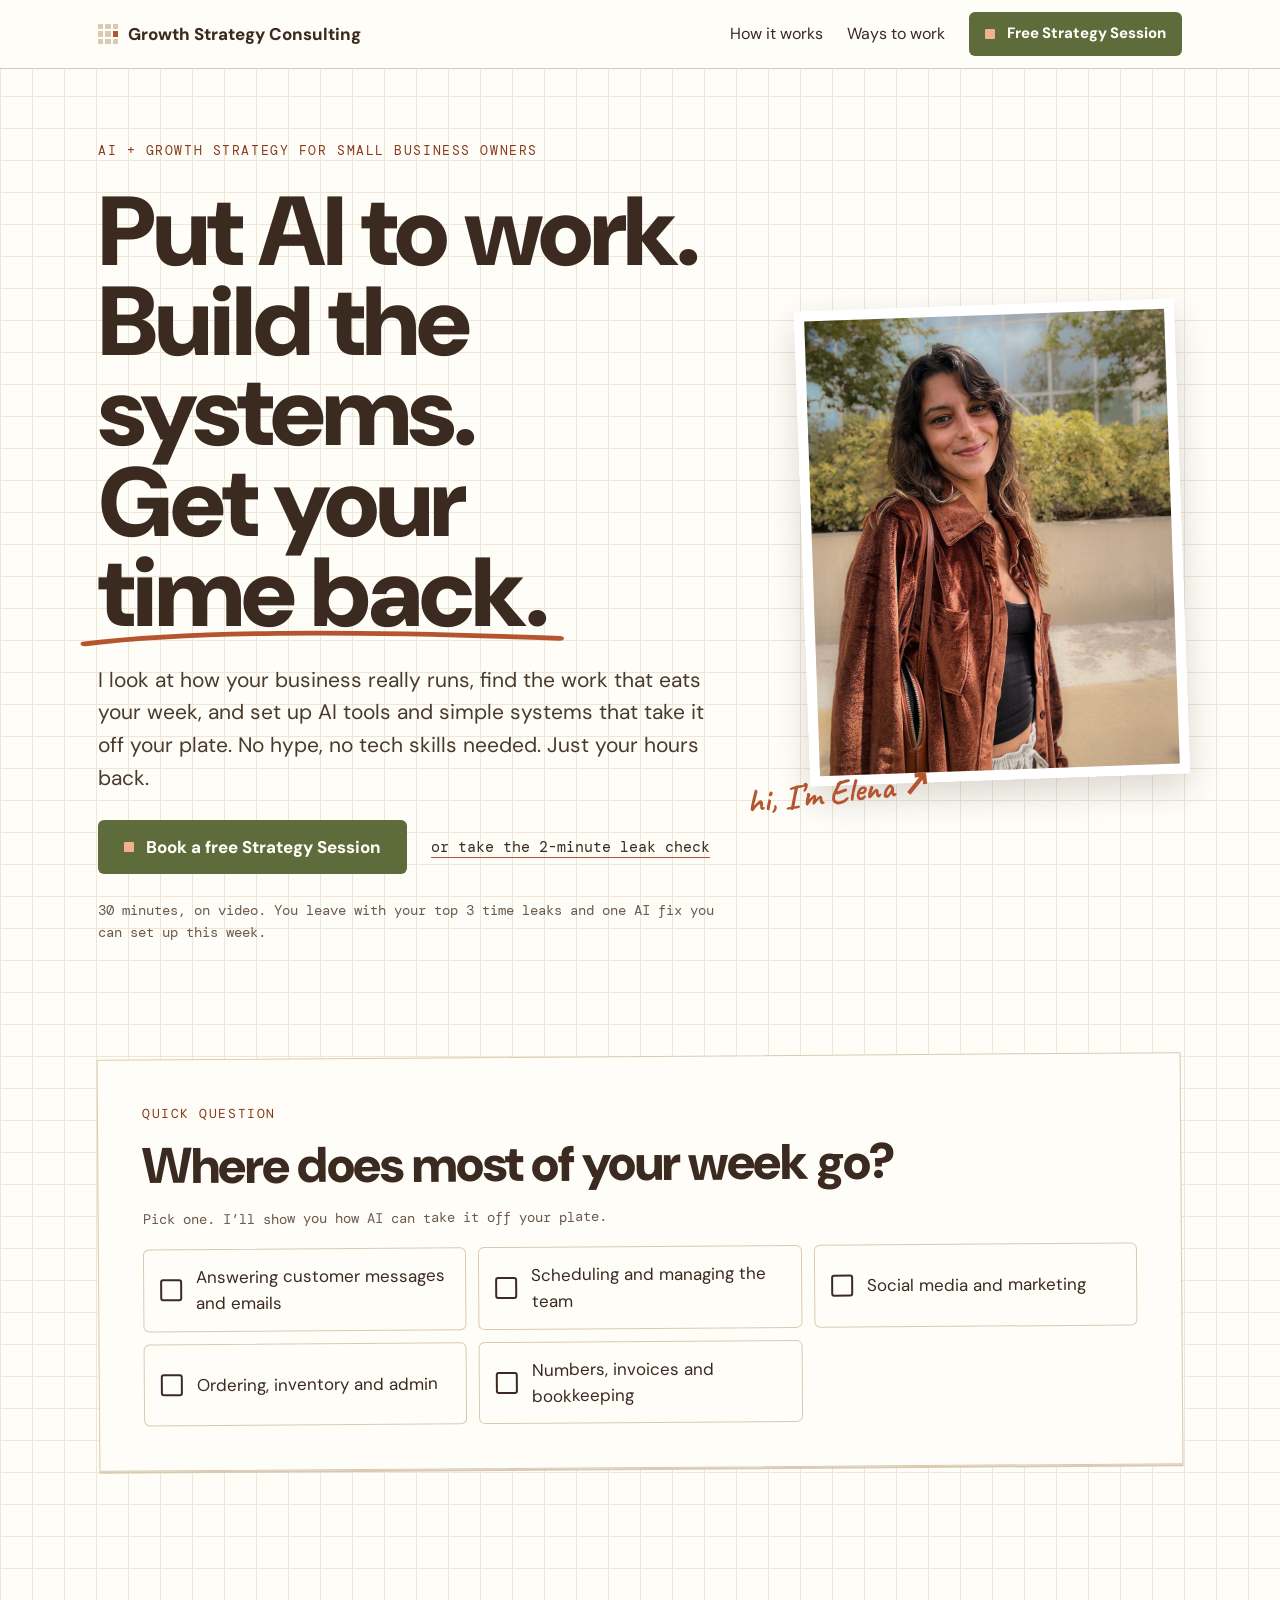
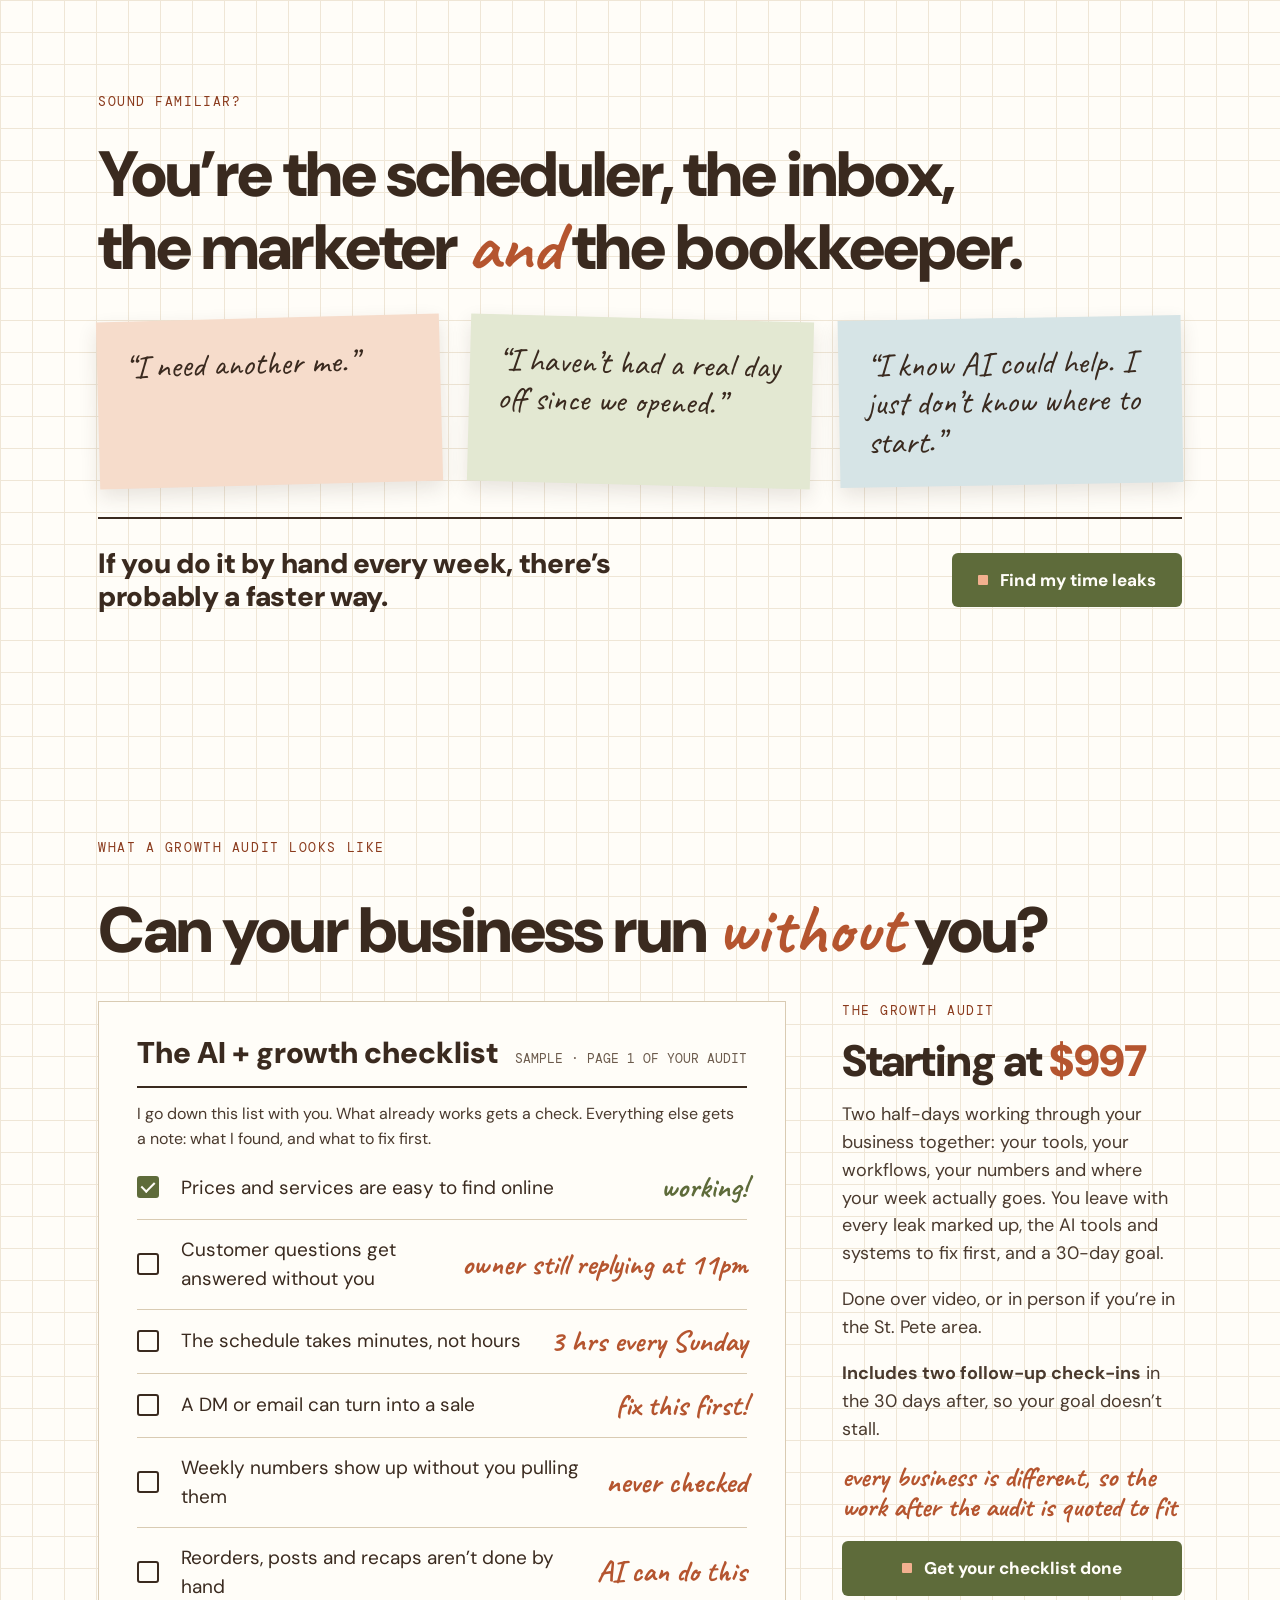
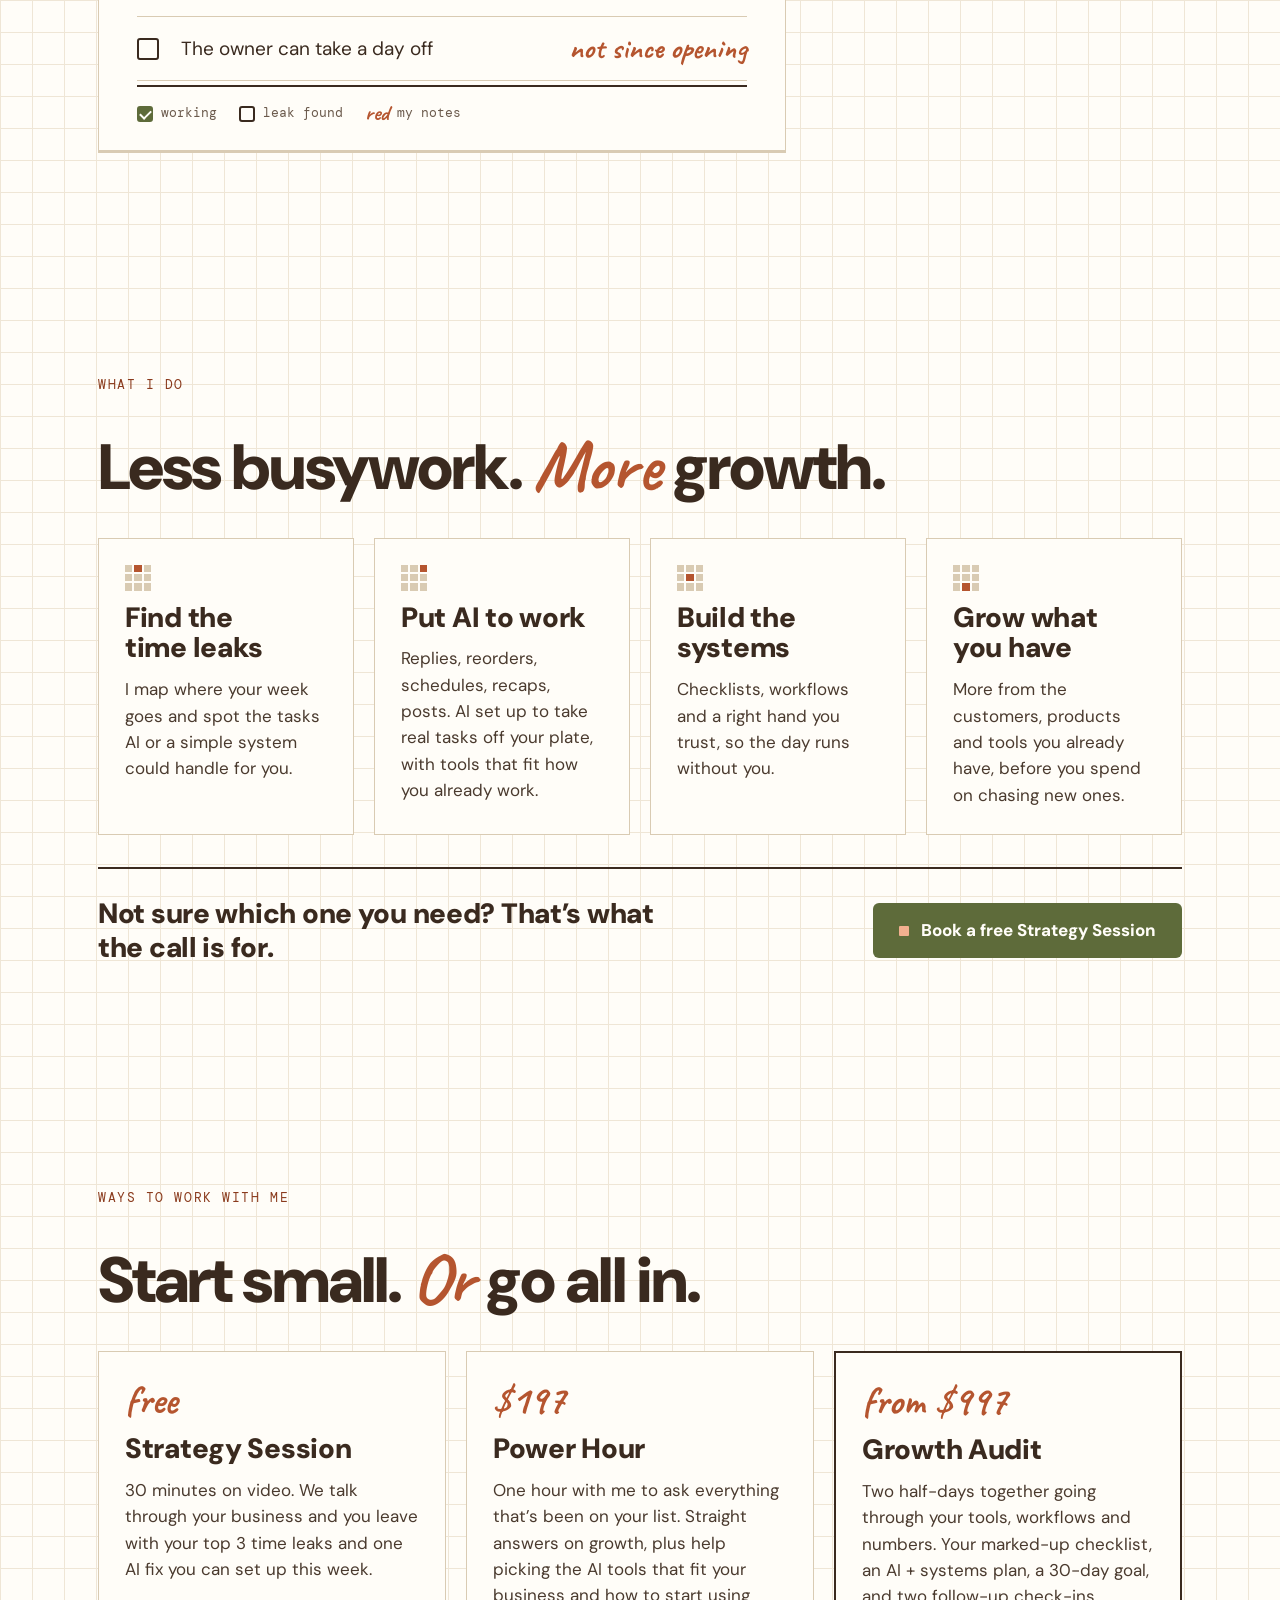
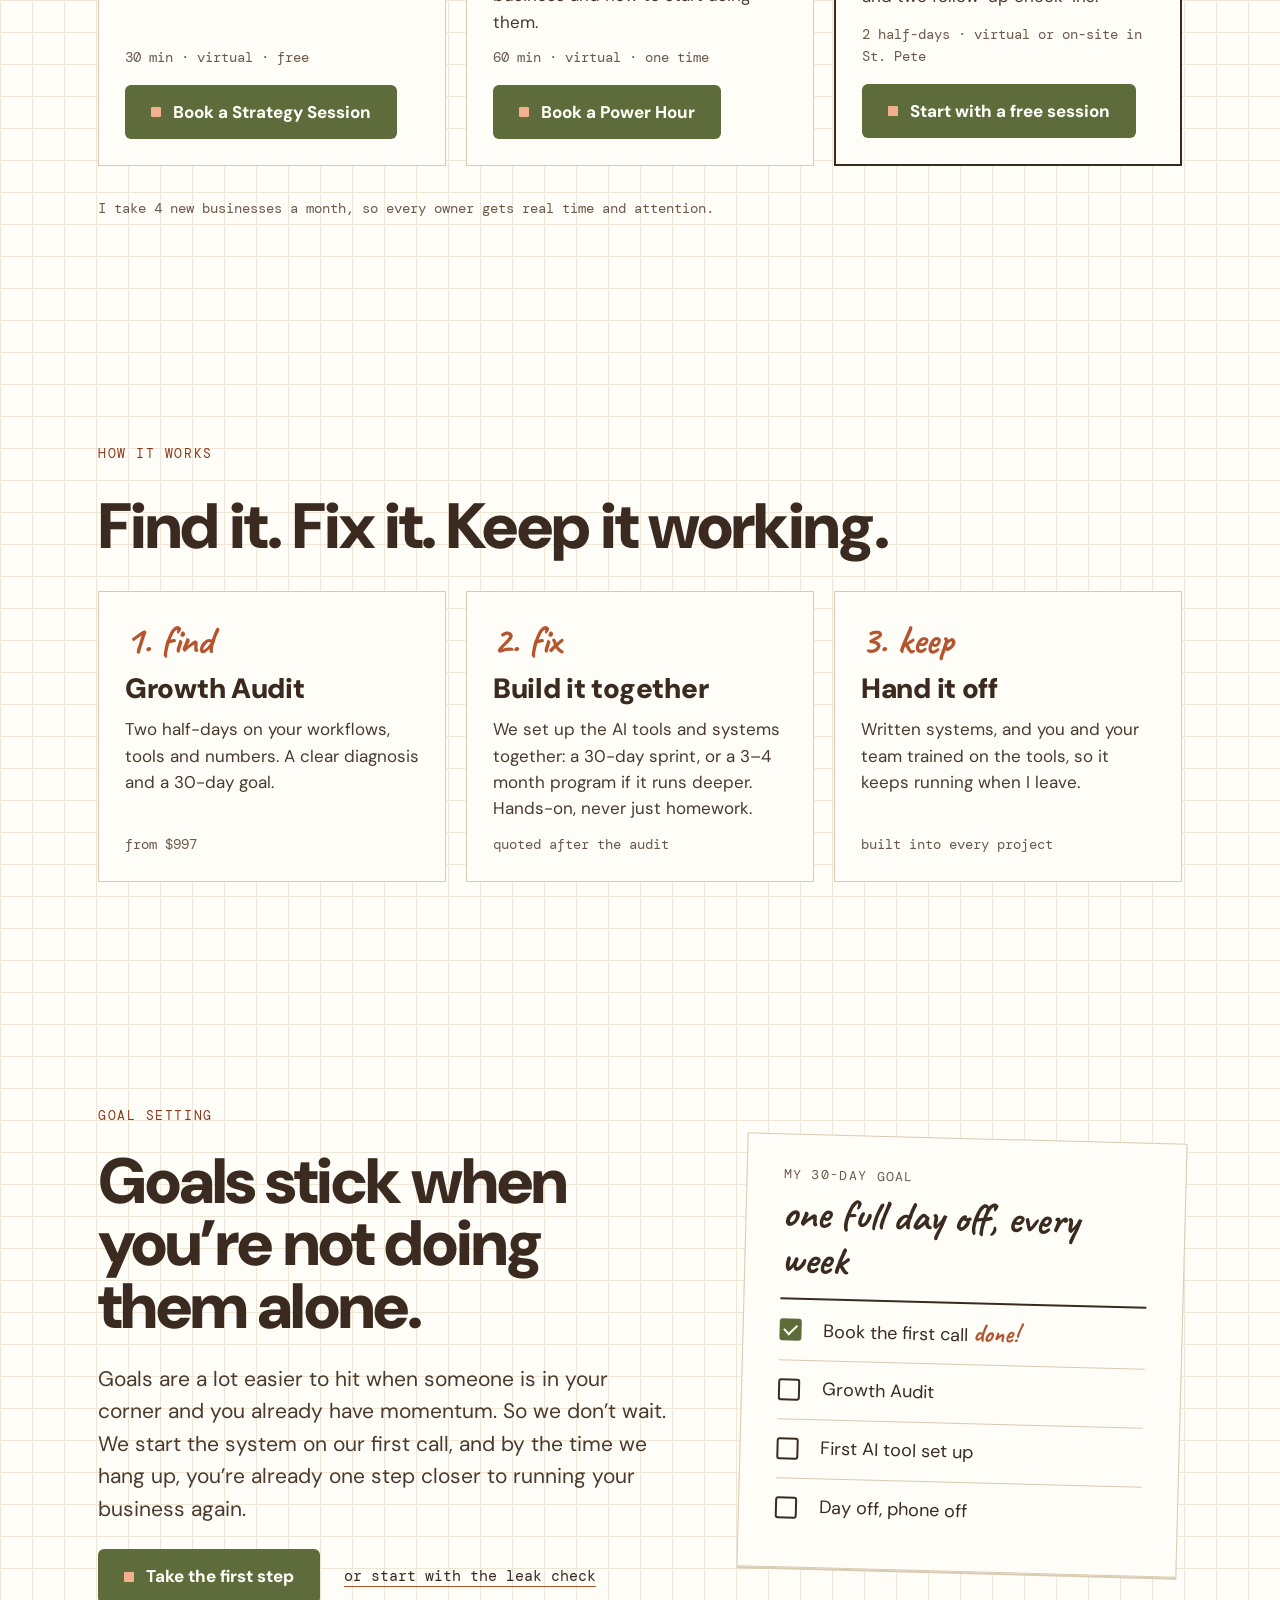
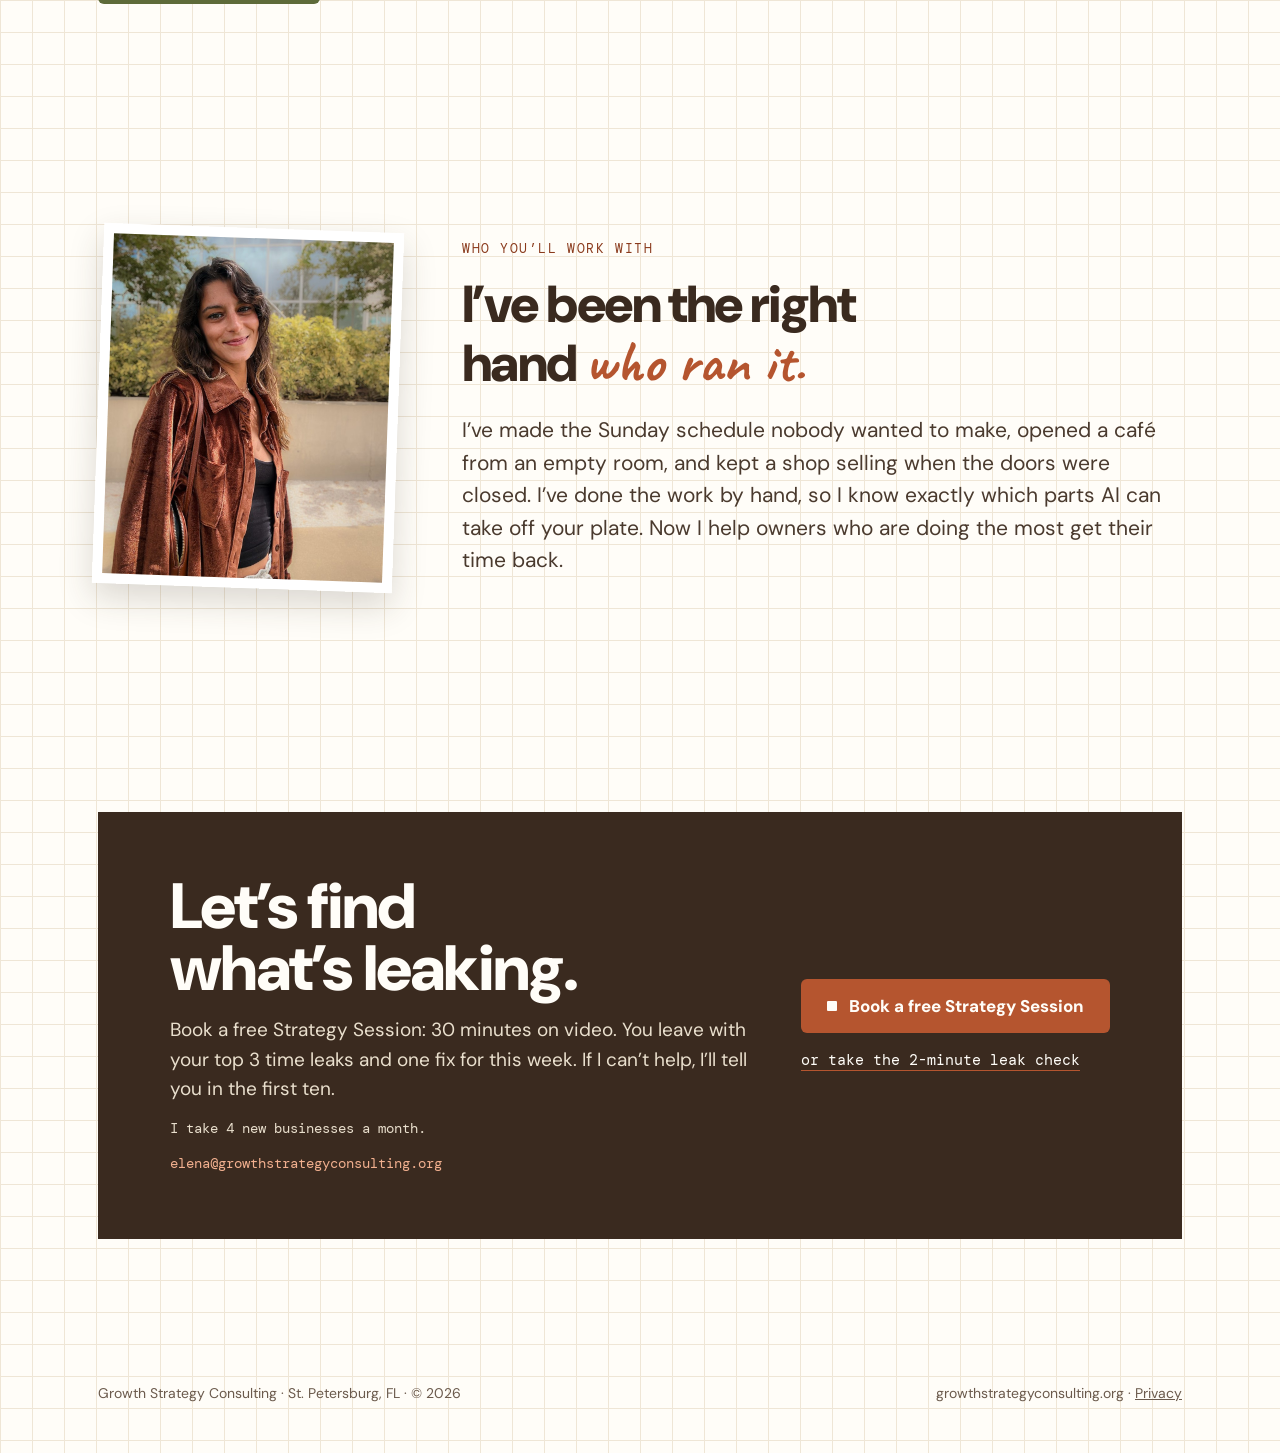
==== index.html @ 35479730 "Add week quiz + free AI Time-Back Checklist; make audit checklist clearer - Quiz under the hero: pic" ====
<!doctype html>
<html lang="en">
<head>
<meta charset="utf-8">
<meta name="viewport" content="width=device-width, initial-scale=1, viewport-fit=cover">
<title>Growth Strategy Consulting · Elena Corrao</title>
<meta name="description" content="AI and growth strategy for small business owners. I set up AI tools and simple systems that take real work off your plate, so you get your time back. Growth Audit from $997.">
<link rel="canonical" href="https://growthstrategyconsulting.org/">
<meta property="og:title" content="Growth Strategy Consulting · Elena Corrao">
<meta property="og:description" content="Put AI to work. Build the systems. Get your time back. AI and growth strategy for small business owners. Growth Audit from $997.">
<meta property="og:image" content="https://growthstrategyconsulting.org/assets/elena-gsc.jpg">
<meta property="og:url" content="https://growthstrategyconsulting.org/">
<meta name="twitter:card" content="summary_large_image">
<link rel="icon" href="data:image/svg+xml,%3Csvg xmlns='http://www.w3.org/2000/svg' viewBox='0 0 30 30'%3E%3Cg fill='%23D9CBB3'%3E%3Crect x='0' y='0' width='9' height='9'/%3E%3Crect x='10.5' y='0' width='9' height='9'/%3E%3Crect x='21' y='0' width='9' height='9'/%3E%3Crect x='0' y='10.5' width='9' height='9'/%3E%3Crect x='10.5' y='10.5' width='9' height='9'/%3E%3Crect x='0' y='21' width='9' height='9'/%3E%3Crect x='10.5' y='21' width='9' height='9'/%3E%3Crect x='21' y='21' width='9' height='9'/%3E%3C/g%3E%3Crect x='21' y='10.5' width='9' height='9' fill='%23B5552F'/%3E%3C/svg%3E">
<link rel="preconnect" href="https://fonts.googleapis.com">
<link rel="preconnect" href="https://fonts.gstatic.com" crossorigin>
<link href="https://fonts.googleapis.com/css2?family=DM+Sans:opsz,wght@9..40,400..900&family=DM+Mono:wght@400;500&family=Caveat:wght@500;700&display=swap" rel="stylesheet">
<style>
/* Direction C: the marked-up audit. Graph paper, a printed checklist, handwritten notes in terracotta. */
:root{
  --paper:#FFFDF8; --grid:#EFE6D6; --sand:#D9CBB3; --ink:#3A2A1F; --ink2:#4A3A2E; --muted:#6B5A4C;
  --terra:#B5552F; --terra-t:#8A3A1C; --peach:#F2B08F; --olive:#5E6B3A; --olive-d:#46512A;
  --n1:#F6DCCB; --n2:#E3E8D2; --n3:#D6E4E6; --cream:#E9DFCD;
  --sans:'DM Sans',system-ui,-apple-system,'Segoe UI',sans-serif;
  --mono:'DM Mono',ui-monospace,Menlo,monospace;
  --hand:'Caveat','Bradley Hand','Segoe Print',cursive;
  color-scheme:light;
}
*{box-sizing:border-box}
html{scroll-behavior:smooth;scroll-padding-top:80px}
@media (prefers-reduced-motion:reduce){html{scroll-behavior:auto}}
body{margin:0;font-family:var(--sans);color:var(--ink);font-size:18px;line-height:1.55;-webkit-font-smoothing:antialiased;
  background-color:var(--paper);background-image:linear-gradient(var(--grid) 1px,transparent 1px),linear-gradient(90deg,var(--grid) 1px,transparent 1px);background-size:32px 32px}
a{color:inherit}
img{max-width:100%;display:block}
.wrap{max-width:1180px;margin:0 auto;padding-inline:clamp(16px,5vw,48px)}
.mono{font-family:var(--mono)}
.hand{font-family:var(--hand);color:var(--terra);font-weight:700;line-height:1.1}
.eyebrow{font-family:var(--mono);font-size:13px;letter-spacing:.12em;text-transform:uppercase;color:var(--terra-t)}
h1,h2,h3{margin:0;font-weight:900;letter-spacing:-.03em;text-wrap:balance}
h1{font-size:clamp(48px,8.4vw,98px);line-height:.92}
h2{font-size:clamp(36px,5.4vw,64px);line-height:.98}
h2 .hand{font-size:1.12em;letter-spacing:0}
h3{font-size:clamp(22px,2.2vw,28px);letter-spacing:-.01em;line-height:1.1}
p{margin:0}
.lede{font-size:clamp(18px,1.8vw,21px);color:var(--ink2);max-width:60ch}

/* buttons */
.cta{display:inline-flex;align-items:center;justify-content:center;gap:12px;min-height:52px;background:var(--olive);color:var(--paper);text-decoration:none;font-weight:800;font-size:17px;padding:14px 26px;border-radius:6px;transition:background .2s}
.cta i{width:10px;height:10px;background:var(--peach);border-radius:1px;transition:transform .3s}
.cta:hover{background:var(--olive-d)} .cta:hover i{transform:rotate(90deg)}
.cta.terra{background:var(--terra)} .cta.terra i{background:var(--paper)} .cta.terra:hover{background:var(--terra-t)}
.cta.sm{white-space:nowrap;min-height:44px;font-size:15px;padding:10px 16px}
.alt{font-family:var(--mono);font-size:15px;text-underline-offset:5px;text-decoration-color:var(--terra)}
a:focus-visible,.cta:focus-visible{outline:3px solid var(--terra);outline-offset:3px}
.acts{display:flex;flex-wrap:wrap;align-items:center;gap:16px 24px}
@media (prefers-reduced-motion:reduce){.cta i{transition:none}}

/* mark */
.mk{display:inline-grid;grid-template-columns:repeat(3,1fr);gap:2px;width:26px;height:26px;flex-shrink:0}
.mk i{background:var(--sand)} .mk i.on{background:var(--terra)}
.mk.s20{width:20px;height:20px}

/* header */
.top{position:sticky;top:env(safe-area-inset-top,0px);z-index:10;background:rgba(255,253,248,.95);backdrop-filter:blur(6px);border-bottom:1px solid var(--sand)}
.top .wrap{display:flex;align-items:center;justify-content:space-between;gap:16px;min-height:68px}
.logo{display:flex;align-items:center;gap:10px;font-weight:800;font-size:17px;text-decoration:none}
.nav{display:flex;align-items:center;gap:24px;font-size:16px}
.nav a.txt{text-decoration:none}
.nav a.txt:hover{text-decoration:underline;text-decoration-color:var(--terra);text-underline-offset:5px}
@media (max-width:820px){.nav a.txt{display:none}}
@media (max-width:420px){.logo span.name{font-size:15px}}

main section{padding-block:clamp(56px,9vw,112px)}

/* hero */
.hero{display:grid;grid-template-columns:minmax(0,1fr) minmax(0,380px);gap:clamp(40px,6vw,72px);align-items:center;padding-top:clamp(40px,6vw,72px)!important}
.hero .copy{display:flex;flex-direction:column;gap:26px;min-width:0}
.ul{position:relative;display:inline-block;white-space:nowrap}
.ul svg{position:absolute;left:-4%;bottom:-.16em;width:108%;height:.28em;overflow:visible}
.polaroid{position:relative;justify-self:center;width:100%;max-width:380px}
.polaroid img{width:100%;height:auto;aspect-ratio:4/5;object-fit:cover;object-position:top;border:10px solid #fff;box-shadow:0 14px 34px rgba(58,42,31,.18);transform:rotate(-2deg)}
.polaroid .hand{position:absolute;left:-56px;bottom:-30px;font-size:34px;transform:rotate(-6deg)}
@media (max-width:860px){.hero{grid-template-columns:1fr}.polaroid{max-width:320px}.polaroid .hand{left:-8px;bottom:-36px}}

/* sticky notes */
.notes{display:grid;grid-template-columns:repeat(3,minmax(0,1fr));gap:28px}
.note{padding:26px 28px;font-family:var(--hand);font-size:clamp(28px,2.6vw,34px);line-height:1.15;color:var(--ink);box-shadow:0 8px 20px rgba(58,42,31,.12);margin:0}
.note:nth-child(1){background:var(--n1);transform:rotate(-1.5deg)}
.note:nth-child(2){background:var(--n2);transform:rotate(1.5deg)}
.note:nth-child(3){background:var(--n3);transform:rotate(-1deg)}
@media (max-width:760px){.notes{grid-template-columns:1fr;gap:20px}}

.sec{display:flex;flex-direction:column;gap:32px}
.bar{display:flex;flex-wrap:wrap;justify-content:space-between;align-items:center;gap:20px 32px;border-top:2px solid var(--ink);padding-top:28px}
.bar strong{font-weight:900;font-size:clamp(22px,2.4vw,28px);letter-spacing:-.01em;line-height:1.2;max-width:28ch}

/* checklist */
.paper{background:var(--paper);border:1px solid var(--sand);box-shadow:0 2px 0 var(--sand)}
.audit{display:grid;grid-template-columns:minmax(0,1fr) minmax(0,340px);gap:clamp(32px,5vw,56px);align-items:start}
.sheet{padding:28px clamp(18px,3vw,40px) 20px;min-width:0}
.sheet .hd{display:flex;flex-wrap:wrap;justify-content:space-between;align-items:baseline;gap:6px 16px;padding-bottom:10px;border-bottom:2px solid var(--ink)}
.sheet .hd strong{font-weight:900;font-size:clamp(22px,2.4vw,30px)}
.row{display:grid;grid-template-columns:30px minmax(0,1fr) auto;align-items:center;gap:14px;padding:15px 0;border-bottom:1px solid var(--sand);font-size:clamp(16px,1.6vw,19px)}
.row:last-child{border-bottom:0}
.row .hand{font-size:clamp(24px,2.4vw,30px);text-align:right}
.box{width:22px;height:22px;border:2px solid var(--ink);border-radius:3px}
.box.on{background:var(--olive);border-color:var(--olive);position:relative}
.box.on::after{content:"";position:absolute;left:5px;top:1px;width:6px;height:11px;border:solid var(--paper);border-width:0 2px 2px 0;transform:rotate(45deg)}
.price{display:flex;flex-direction:column;gap:18px}
.price .amt{font-weight:900;font-size:clamp(36px,4vw,44px);line-height:1;letter-spacing:-.02em}
.price .amt span{color:var(--terra)}
.price .hand{font-size:28px}
@media (max-width:860px){.audit{grid-template-columns:1fr}.row{grid-template-columns:28px minmax(0,1fr)}.row .hand{grid-column:2;text-align:left;margin-top:-4px}}

/* cards */
.cards{display:grid;grid-template-columns:repeat(4,minmax(0,1fr));gap:20px}
.cards.three{grid-template-columns:repeat(3,minmax(0,1fr))}
.card{background:var(--paper);border:1px solid var(--sand);padding:26px;display:flex;flex-direction:column;gap:12px;min-width:0}
.card p{color:var(--ink2);font-size:17px}
.card .hand{font-size:40px}
.card .cta{align-self:flex-start;margin-top:4px}
.card .meta{margin-top:auto;font-family:var(--mono);font-size:14px;color:var(--muted)}
@media (max-width:980px){.cards{grid-template-columns:repeat(2,minmax(0,1fr))}}
@media (max-width:860px){.cards.three{grid-template-columns:1fr}}
@media (max-width:560px){.cards{grid-template-columns:1fr}}

/* sheet extras */
.sheet .intro{font-size:16px;color:var(--ink2);padding:14px 0 4px}
.row .hand.ok{color:var(--olive)}
.legend{display:flex;flex-wrap:wrap;gap:8px 22px;padding:14px 0 4px;border-top:2px solid var(--ink);margin-top:4px;font-family:var(--mono);font-size:13px;color:var(--muted)}
.legend span{display:inline-flex;align-items:center;gap:8px}
.legend .box{width:16px;height:16px}
.legend .box.on::after{left:3px;top:0;width:5px;height:9px}
.legend .hand{font-size:22px}

/* quiz */
.quiz{padding:clamp(24px,4vw,44px);display:flex;flex-direction:column;gap:18px;transform:rotate(-.4deg)}
.quiz h2{font-size:clamp(30px,4.2vw,50px)}
.opts{display:grid;grid-template-columns:repeat(auto-fit,minmax(min(100%,300px),1fr));gap:12px}
.opt{display:grid;grid-template-columns:22px minmax(0,1fr);align-items:center;gap:14px;text-align:left;font:inherit;font-size:17px;color:var(--ink);background:var(--paper);border:1px solid var(--sand);border-radius:6px;padding:14px 16px;min-height:56px;cursor:pointer;transition:border-color .2s,background .2s}
.opt:hover{border-color:var(--ink)}
.opt:focus-visible{outline:3px solid var(--terra);outline-offset:2px}
.opt[aria-pressed="true"]{border:2px solid var(--olive);background:#F7F8EE}
.opt[aria-pressed="true"] .box{background:var(--olive);border-color:var(--olive);position:relative}
.opt[aria-pressed="true"] .box::after{content:"";position:absolute;left:5px;top:1px;width:6px;height:11px;border:solid var(--paper);border-width:0 2px 2px 0;transform:rotate(45deg)}
.qres{display:grid;grid-template-columns:minmax(0,1fr) minmax(0,420px);gap:clamp(24px,4vw,48px);align-items:start;border-top:2px solid var(--ink);padding-top:24px}
.qres[hidden]{display:none}
.qres .tip{display:flex;flex-direction:column;gap:10px}
.qres .tip .hand{font-size:clamp(28px,3vw,36px)}
.qres .tip p{color:var(--ink2)}
.gate{display:flex;flex-direction:column;gap:12px}
.gate h3{font-size:clamp(22px,2.2vw,26px)}
.gate p{font-size:16px;color:var(--ink2)}
.gate input[type=text],.gate input[type=email]{font:inherit;font-size:17px;padding:13px 14px;border:1px solid var(--muted);border-radius:6px;background:#fff;color:var(--ink);min-height:50px;width:100%}
.gate input:focus-visible{outline:3px solid var(--terra);outline-offset:1px}
.gate .consent{display:grid;grid-template-columns:20px minmax(0,1fr);gap:10px;font-size:14px;color:var(--muted);align-items:start}
.gate .consent input{width:18px;height:18px;margin:2px 0 0;accent-color:var(--olive)}
.gate .cta{border:0;cursor:pointer;font-family:inherit;width:100%}
.gate .cta[disabled]{opacity:.7;cursor:default}
.gate .hint{font-family:var(--mono);font-size:13px;color:var(--muted)}
.gate .hint.err{color:var(--terra-t)}
@media (max-width:860px){.qres{grid-template-columns:1fr}.quiz{transform:none}}

/* goal */
.goal{display:grid;grid-template-columns:minmax(0,1fr) minmax(0,440px);gap:clamp(40px,6vw,72px);align-items:center}
.goal .copy{display:flex;flex-direction:column;gap:24px;min-width:0}
.gcard{padding:30px clamp(20px,3vw,36px);transform:rotate(1.5deg);display:flex;flex-direction:column}
.gcard .hand.big{font-size:clamp(34px,3.6vw,42px);color:var(--ink);padding:6px 0 14px;border-bottom:2px solid var(--ink)}
.gcard .row{grid-template-columns:30px minmax(0,1fr);font-size:18px}
@media (max-width:860px){.goal{grid-template-columns:1fr}.gcard{transform:rotate(1deg)}}

/* about */
.about{display:grid;grid-template-columns:minmax(0,300px) minmax(0,1fr);gap:clamp(36px,6vw,64px);align-items:center}
.about img{width:100%;height:auto;max-width:300px;aspect-ratio:5/6;object-fit:cover;object-position:top;border:10px solid #fff;box-shadow:0 14px 34px rgba(58,42,31,.18);transform:rotate(2deg)}
.about .copy{display:flex;flex-direction:column;gap:20px;min-width:0}
.about h2{font-size:clamp(34px,4.4vw,52px)}
@media (max-width:760px){.about{grid-template-columns:1fr}.about img{max-width:260px}}

/* close */
.close{background:var(--ink);color:var(--paper);padding:clamp(36px,6vw,64px) clamp(24px,6vw,72px);display:grid;grid-template-columns:minmax(0,1fr) auto;gap:32px 48px;align-items:center}
.close h2{color:var(--paper)}
.close p{color:var(--cream);font-size:19px}
.close .side{display:flex;flex-direction:column;gap:16px;align-items:flex-start}
.close .alt{color:var(--paper)}
.close .mail{font-family:var(--mono);font-size:14px;color:var(--peach);user-select:all;overflow-wrap:anywhere}
@media (max-width:860px){.close{grid-template-columns:1fr}}

footer{padding-block:32px 48px;font-size:14px;color:var(--muted)}
footer .wrap{display:flex;flex-wrap:wrap;justify-content:space-between;gap:12px}

/* phone sticky button */
.dock{position:fixed;left:0;right:0;bottom:0;z-index:20;padding:12px 16px calc(12px + env(safe-area-inset-bottom,0px));background:rgba(255,253,248,.97);border-top:1px solid var(--sand);display:none}
.dock .cta{width:100%}
@media (max-width:760px){.dock{display:block}footer{padding-bottom:120px}}
</style>
</head>
<body>

<header class="top">
  <div class="wrap">
    <a class="logo" href="#top"><span class="mk s20" aria-hidden="true"><i></i><i></i><i></i><i></i><i></i><i class="on"></i><i></i><i></i><i></i></span><span class="name">Growth Strategy Consulting</span></a>
    <nav class="nav" aria-label="Main">
      <a class="txt" href="#how">How it works</a>
      <a class="txt" href="#work">Ways to work</a>
      <a class="cta sm" href="https://calendly.com/corraoconsulting/30min" target="_blank" rel="noopener"><i aria-hidden="true"></i>Free Strategy Session</a>
    </nav>
  </div>
</header>

<main id="top">
  <section class="wrap hero">
    <div class="copy">
      <div class="eyebrow">AI + growth strategy for small business owners</div>
      <h1>Put AI to work.<br>Build the systems.<br>Get your <span class="ul">time back.<svg viewBox="0 0 400 40" preserveAspectRatio="none" aria-hidden="true"><path d="M4 26 C 90 8, 210 6, 396 18" fill="none" stroke="#B5552F" stroke-width="7" stroke-linecap="round"/></svg></span></h1>
      <p class="lede">I look at how your business really runs, find the work that eats your week, and set up AI tools and simple systems that take it off your plate. No hype, no tech skills needed. Just your hours back.</p>
      <div class="acts">
        <a class="cta" href="https://calendly.com/corraoconsulting/30min" target="_blank" rel="noopener"><i aria-hidden="true"></i>Book a free Strategy Session</a>
        <a class="alt" href="profit-leak-scorecard.html">or take the 2-minute leak check</a>
      </div>
      <p class="mono" style="font-size:14px;color:var(--muted)">30 minutes, on video. You leave with your top 3 time leaks and one AI fix you can set up this week.</p>
    </div>
    <div class="polaroid">
      <img src="assets/elena-gsc.jpg" width="900" height="1125" alt="Elena Corrao, growth strategist">
      <span class="hand" aria-hidden="true">hi, I’m Elena ↗</span>
    </div>
  </section>

  <section class="wrap" id="quiz" aria-labelledby="quiz-h" style="padding-top:0">
    <div class="paper quiz">
      <div class="eyebrow">Quick question</div>
      <h2 id="quiz-h">Where does most of your week go?</h2>
      <p class="mono" style="font-size:14px;color:var(--muted)">Pick one. I’ll show you how AI can take it off your plate.</p>
      <div class="opts" role="group" aria-label="Where does most of your week go?">
        <button type="button" class="opt" data-a="messages" aria-pressed="false"><span class="box" aria-hidden="true"></span><span>Answering customer messages and emails</span></button>
        <button type="button" class="opt" data-a="team" aria-pressed="false"><span class="box" aria-hidden="true"></span><span>Scheduling and managing the team</span></button>
        <button type="button" class="opt" data-a="marketing" aria-pressed="false"><span class="box" aria-hidden="true"></span><span>Social media and marketing</span></button>
        <button type="button" class="opt" data-a="admin" aria-pressed="false"><span class="box" aria-hidden="true"></span><span>Ordering, inventory and admin</span></button>
        <button type="button" class="opt" data-a="numbers" aria-pressed="false"><span class="box" aria-hidden="true"></span><span>Numbers, invoices and bookkeeping</span></button>
      </div>
      <div class="qres" id="qres" hidden>
        <div class="tip" aria-live="polite">
          <span class="hand" id="qhand"></span>
          <p id="qtip"></p>
          <p>The free checklist has 20 tasks like this, sorted by where your time goes, so you can pick one and start this week.</p>
        </div>
        <form class="gate" id="qform" novalidate>
          <h3>Get the free AI Time-Back Checklist</h3>
          <input type="text" id="qname" placeholder="First name" autocomplete="given-name" aria-label="First name">
          <input type="email" id="qemail" placeholder="you@yourbusiness.com" autocomplete="email" aria-label="Email" required>
          <label class="consent"><input type="checkbox" id="qconsent"><span>I agree to the <a href="privacy.html" target="_blank" rel="noopener">Privacy Policy</a> and to hearing from Elena.</span></label>
          <button class="cta" type="submit" id="qbtn"><i aria-hidden="true"></i>Send me my free checklist</button>
          <p class="hint" id="qhint">No spam. Just the checklist and the occasional useful thing.</p>
        </form>
      </div>
    </div>
  </section>

  <section class="wrap sec" aria-labelledby="familiar">
    <div class="eyebrow">Sound familiar?</div>
    <h2 id="familiar">You’re the scheduler, the inbox, the marketer <span class="hand">and</span> the bookkeeper.</h2>
    <div class="notes">
      <p class="note">“I need another me.”</p>
      <p class="note">“I haven’t had a real day off since we opened.”</p>
      <p class="note">“I know AI could help. I just don’t know where to start.”</p>
    </div>
    <div class="bar"><strong>If you do it by hand every week, there’s probably a faster way.</strong><a class="cta" href="https://calendly.com/corraoconsulting/30min" target="_blank" rel="noopener"><i aria-hidden="true"></i>Find my time leaks</a></div>
  </section>

  <section class="wrap sec" id="audit" aria-labelledby="audit-h">
    <div class="eyebrow">What a Growth Audit looks like</div>
    <h2 id="audit-h">Can your business run <span class="hand">without</span> you?</h2>
    <div class="audit">
      <div class="paper sheet">
        <div class="hd"><strong>The AI + growth checklist</strong><span class="mono" style="font-size:13px;color:var(--muted)">SAMPLE · PAGE 1 OF YOUR AUDIT</span></div>
        <p class="intro">I go down this list with you. What already works gets a check. Everything else gets a note: what I found, and what to fix first.</p>
        <div class="row"><span class="box on" aria-hidden="true"></span><span>Prices and services are easy to find online</span><span class="hand ok">working!</span></div>
        <div class="row"><span class="box" aria-hidden="true"></span><span>Customer questions get answered without you</span><span class="hand">owner still replying at 11pm</span></div>
        <div class="row"><span class="box" aria-hidden="true"></span><span>The schedule takes minutes, not hours</span><span class="hand">3 hrs every Sunday</span></div>
        <div class="row"><span class="box" aria-hidden="true"></span><span>A DM or email can turn into a sale</span><span class="hand">fix this first!</span></div>
        <div class="row"><span class="box" aria-hidden="true"></span><span>Weekly numbers show up without you pulling them</span><span class="hand">never checked</span></div>
        <div class="row"><span class="box" aria-hidden="true"></span><span>Reorders, posts and recaps aren’t done by hand</span><span class="hand">AI can do this</span></div>
        <div class="row"><span class="box" aria-hidden="true"></span><span>The owner can take a day off</span><span class="hand">not since opening</span></div>
        <div class="legend" aria-hidden="true"><span><span class="box on"></span>working</span><span><span class="box"></span>leak found</span><span><span class="hand">red</span>my notes</span></div>
      </div>
      <div class="price">
        <div class="eyebrow">The Growth Audit</div>
        <div class="amt">Starting at <span>$997</span></div>
        <p style="color:var(--ink2)">Two half-days working through your business together: your tools, your workflows, your numbers and where your week actually goes. You leave with every leak marked up, the AI tools and systems to fix first, and a 30-day goal.</p>
        <p style="color:var(--ink2)">Done over video, or in person if you’re in the St. Pete area.</p>
        <p style="color:var(--ink2)"><strong>Includes two follow-up check-ins</strong> in the 30 days after, so your goal doesn’t stall.</p>
        <p class="hand">every business is different, so the work after the audit is quoted to fit</p>
        <a class="cta" href="https://calendly.com/corraoconsulting/30min" target="_blank" rel="noopener"><i aria-hidden="true"></i>Get your checklist done</a>
      </div>
    </div>
  </section>

  <section class="wrap sec" aria-labelledby="do-h">
    <div class="eyebrow">What I do</div>
    <h2 id="do-h">Less busywork. <span class="hand">More</span> growth.</h2>
    <div class="cards">
      <div class="card"><span class="mk" aria-hidden="true"><i></i><i class="on"></i><i></i><i></i><i></i><i></i><i></i><i></i><i></i></span><h3>Find the time leaks</h3><p>I map where your week goes and spot the tasks AI or a simple system could handle for you.</p></div>
      <div class="card"><span class="mk" aria-hidden="true"><i></i><i></i><i class="on"></i><i></i><i></i><i></i><i></i><i></i><i></i></span><h3>Put AI to work</h3><p>Replies, reorders, schedules, recaps, posts. AI set up to take real tasks off your plate, with tools that fit how you already work.</p></div>
      <div class="card"><span class="mk" aria-hidden="true"><i></i><i></i><i></i><i></i><i class="on"></i><i></i><i></i><i></i><i></i></span><h3>Build the systems</h3><p>Checklists, workflows and a right hand you trust, so the day runs without you.</p></div>
      <div class="card"><span class="mk" aria-hidden="true"><i></i><i></i><i></i><i></i><i></i><i></i><i></i><i class="on"></i><i></i></span><h3>Grow what you have</h3><p>More from the customers, products and tools you already have, before you spend on chasing new ones.</p></div>
    </div>
    <div class="bar"><strong>Not sure which one you need? That’s what the call is for.</strong><a class="cta" href="https://calendly.com/corraoconsulting/30min" target="_blank" rel="noopener"><i aria-hidden="true"></i>Book a free Strategy Session</a></div>
  </section>

  <section class="wrap sec" id="work" aria-labelledby="work-h">
    <div class="eyebrow">Ways to work with me</div>
    <h2 id="work-h">Start small. <span class="hand">Or</span> go all in.</h2>
    <div class="cards three">
      <div class="card"><span class="hand">free</span><h3>Strategy Session</h3><p>30 minutes on video. We talk through your business and you leave with your top 3 time leaks and one AI fix you can set up this week.</p><span class="meta">30 min · virtual · free</span><a class="cta" href="https://calendly.com/corraoconsulting/30min" target="_blank" rel="noopener"><i aria-hidden="true"></i>Book a Strategy Session</a></div>
      <div class="card"><span class="hand">$197</span><h3>Power Hour</h3><p>One hour with me to ask everything that’s been on your list. Straight answers on growth, plus help picking the AI tools that fit your business and how to start using them.</p><span class="meta">60 min · virtual · one time</span><a class="cta" href="https://calendly.com/corraoconsulting" target="_blank" rel="noopener"><i aria-hidden="true"></i>Book a Power Hour</a></div>
      <div class="card" style="border:2px solid var(--ink)"><span class="hand">from $997</span><h3>Growth Audit</h3><p>Two half-days together going through your tools, workflows and numbers. Your marked-up checklist, an AI + systems plan, a 30-day goal, and two follow-up check-ins.</p><span class="meta">2 half-days · virtual or on-site in St. Pete</span><a class="cta" href="https://calendly.com/corraoconsulting/30min" target="_blank" rel="noopener"><i aria-hidden="true"></i>Start with a free session</a></div>
    </div>
    <p class="mono" style="font-size:14px;color:var(--muted)">I take 4 new businesses a month, so every owner gets real time and attention.</p>
  </section>

  <section class="wrap sec" id="how" aria-labelledby="how-h">
    <div class="eyebrow">How it works</div>
    <h2 id="how-h">Find it. Fix it. Keep it working.</h2>
    <div class="cards three">
      <div class="card"><span class="hand">1. find</span><h3>Growth Audit</h3><p>Two half-days on your workflows, tools and numbers. A clear diagnosis and a 30-day goal.</p><span class="meta">from $997</span></div>
      <div class="card"><span class="hand">2. fix</span><h3>Build it together</h3><p>We set up the AI tools and systems together: a 30-day sprint, or a 3–4 month program if it runs deeper. Hands-on, never just homework.</p><span class="meta">quoted after the audit</span></div>
      <div class="card"><span class="hand">3. keep</span><h3>Hand it off</h3><p>Written systems, and you and your team trained on the tools, so it keeps running when I leave.</p><span class="meta">built into every project</span></div>
    </div>
  </section>

  <section class="wrap" aria-labelledby="goal-h">
    <div class="goal">
      <div class="copy">
        <div class="eyebrow">Goal setting</div>
        <h2 id="goal-h">Goals stick when you’re not doing them alone.</h2>
        <p class="lede">Goals are a lot easier to hit when someone is in your corner and you already have momentum. So we don’t wait. We start the system on our first call, and by the time we hang up, you’re already one step closer to running your business again.</p>
        <div class="acts">
          <a class="cta" href="https://calendly.com/corraoconsulting/30min" target="_blank" rel="noopener"><i aria-hidden="true"></i>Take the first step</a>
          <a class="alt" href="profit-leak-scorecard.html">or start with the leak check</a>
        </div>
      </div>
      <div class="paper gcard" aria-label="Example 30-day goal">
        <div class="mono" style="font-size:13px;color:var(--muted);letter-spacing:.1em">MY 30-DAY GOAL</div>
        <div class="hand big">one full day off, every week</div>
        <div class="row"><span class="box on" aria-hidden="true"></span><span>Book the first call <span class="hand" style="font-size:26px">done!</span></span></div>
        <div class="row"><span class="box" aria-hidden="true"></span><span>Growth Audit</span></div>
        <div class="row"><span class="box" aria-hidden="true"></span><span>First AI tool set up</span></div>
        <div class="row"><span class="box" aria-hidden="true"></span><span>Day off, phone off</span></div>
      </div>
    </div>
  </section>

  <section class="wrap" aria-labelledby="about-h">
    <div class="about">
      <img src="assets/elena-gsc.jpg" width="900" height="1125" alt="Elena Corrao" loading="lazy">
      <div class="copy">
        <div class="eyebrow">Who you’ll work with</div>
        <h2 id="about-h">I’ve been the right hand <span class="hand">who ran it.</span></h2>
        <p class="lede">I’ve made the Sunday schedule nobody wanted to make, opened a café from an empty room, and kept a shop selling when the doors were closed. I’ve done the work by hand, so I know exactly which parts AI can take off your plate. Now I help owners who are doing the most get their time back.</p>
      </div>
    </div>
  </section>

  <section class="wrap" id="book" aria-labelledby="book-h">
    <div class="close">
      <div style="display:flex;flex-direction:column;gap:14px;min-width:0">
        <h2 id="book-h">Let’s find what’s leaking.</h2>
        <p>Book a free Strategy Session: 30 minutes on video. You leave with your top 3 time leaks and one fix for this week. If I can’t help, I’ll tell you in the first ten.</p>
        <p class="mono" style="font-size:14px;color:var(--cream)">I take 4 new businesses a month.</p>
        <span class="mail">elena@growthstrategyconsulting.org</span>
      </div>
      <div class="side">
        <a class="cta terra" href="https://calendly.com/corraoconsulting/30min" target="_blank" rel="noopener"><i aria-hidden="true"></i>Book a free Strategy Session</a>
        <a class="alt" href="profit-leak-scorecard.html">or take the 2-minute leak check</a>
      </div>
    </div>
  </section>
</main>

<footer>
  <div class="wrap">
    <span>Growth Strategy Consulting · St. Petersburg, FL · © 2026</span>
    <span>growthstrategyconsulting.org · <a href="privacy.html">Privacy</a></span>
  </div>
</footer>

<script>
(function(){
  var TIPS={
    messages:['easy first win','AI can draft replies to your most-asked questions in your voice. You read it, tweak a word, hit send. Same for emails, DMs and reviews.','Answering customer messages and emails'],
    team:['this one’s a big one','AI can turn everyone’s availability into a first-draft schedule, write shift checklists, and help you word the hard team conversations.','Scheduling and managing the team'],
    marketing:['say goodbye to blank-page panic','AI can turn one photo and a few notes into a week of captions in your voice, and plan posts around your slow days.','Social media and marketing'],
    admin:['so much of this can go','AI can turn your sales report into a reorder list, draft vendor emails, and turn messy notes into a clean checklist.','Ordering, inventory and admin'],
    numbers:['no more guessing','AI can turn your sales report into a plain-English weekly recap: what sold, what didn’t, and what to do next.','Numbers, invoices and bookkeeping']
  };
  var choice=null, opts=document.querySelectorAll('#quiz .opt'), res=document.getElementById('qres');
  opts.forEach(function(b){
    b.addEventListener('click',function(){
      opts.forEach(function(o){o.setAttribute('aria-pressed','false')});
      b.setAttribute('aria-pressed','true');
      choice=b.getAttribute('data-a');
      document.getElementById('qhand').textContent=TIPS[choice][0];
      document.getElementById('qtip').textContent=TIPS[choice][1];
      var first=res.hidden; res.hidden=false;
      if(first) res.scrollIntoView({behavior:matchMedia('(prefers-reduced-motion: reduce)').matches?'auto':'smooth',block:'nearest'});
    });
  });
  // Same HubSpot form the leak check uses
  var HS_PORTAL='246490220', HS_FORM_ID='5488f7cf-a31d-420a-8162-1c1cdf594982';
  var CHECKLIST='ai-time-back-checklist.html';
  function cookie(n){var m=document.cookie.match('(^|;)\\s*'+n+'\\s*=\\s*([^;]+)');return m?m.pop():''}
  document.getElementById('qform').addEventListener('submit',function(e){
    e.preventDefault();
    var name=document.getElementById('qname').value.trim(), email=document.getElementById('qemail').value.trim();
    var ok=document.getElementById('qconsent').checked, hint=document.getElementById('qhint'), btn=document.getElementById('qbtn');
    hint.classList.remove('err');
    if(!email||!/^[^\s@]+@[^\s@]+\.[^\s@]+$/.test(email)){hint.textContent='Enter your email so I can send the checklist.';hint.classList.add('err');return}
    if(!ok){hint.textContent='Please tick the box so I’m allowed to email you.';hint.classList.add('err');return}
    var fields=[{name:'firstname',value:name},{name:'email',value:email},
      {name:'message',value:'AI QUIZ: most of the week goes to "'+(choice?TIPS[choice][2]:'not answered')+'". Requested the AI Time-Back Checklist.'}]
      .filter(function(f){return f.value});
    var ctx={pageUri:location.href,pageName:document.title}, h=cookie('hubspotutk'); if(h) ctx.hutk=h;
    btn.disabled=true; btn.lastChild.textContent='Sending…';
    fetch('https://api.hsforms.com/submissions/v3/integration/submit/'+HS_PORTAL+'/'+HS_FORM_ID,{method:'POST',headers:{'Content-Type':'application/json'},body:JSON.stringify({fields:fields,context:ctx})})
      .then(function(r){if(!r.ok)throw new Error(r.status)})
      .then(function(){
        var f=document.getElementById('qform');
        f.innerHTML='<h3>Here you go'+(name?', '+name.replace(/[<>&"]/g,''):'')+'.</h3><p>Your checklist is ready. Open it now, save it, and pick one box to try this week.</p><a class="cta" href="'+CHECKLIST+'" target="_blank" rel="noopener"><i aria-hidden="true"></i>Open my checklist</a><p class="hint">Want it set up for you? <a href="https://calendly.com/corraoconsulting/30min" target="_blank" rel="noopener">Book a free Strategy Session</a>.</p>';
      })
      .catch(function(){
        btn.disabled=false; btn.lastChild.textContent='Send me my free checklist';
        hint.innerHTML='That didn’t go through. <a href="'+CHECKLIST+'" target="_blank" rel="noopener">Open the checklist here</a>, or email elena@growthstrategyconsulting.org.';
        hint.classList.add('err');
      });
  });
})();
</script>

<div class="dock"><a class="cta" href="https://calendly.com/corraoconsulting/30min" target="_blank" rel="noopener"><i aria-hidden="true"></i>Book a free Strategy Session</a></div>
</body>
</html>
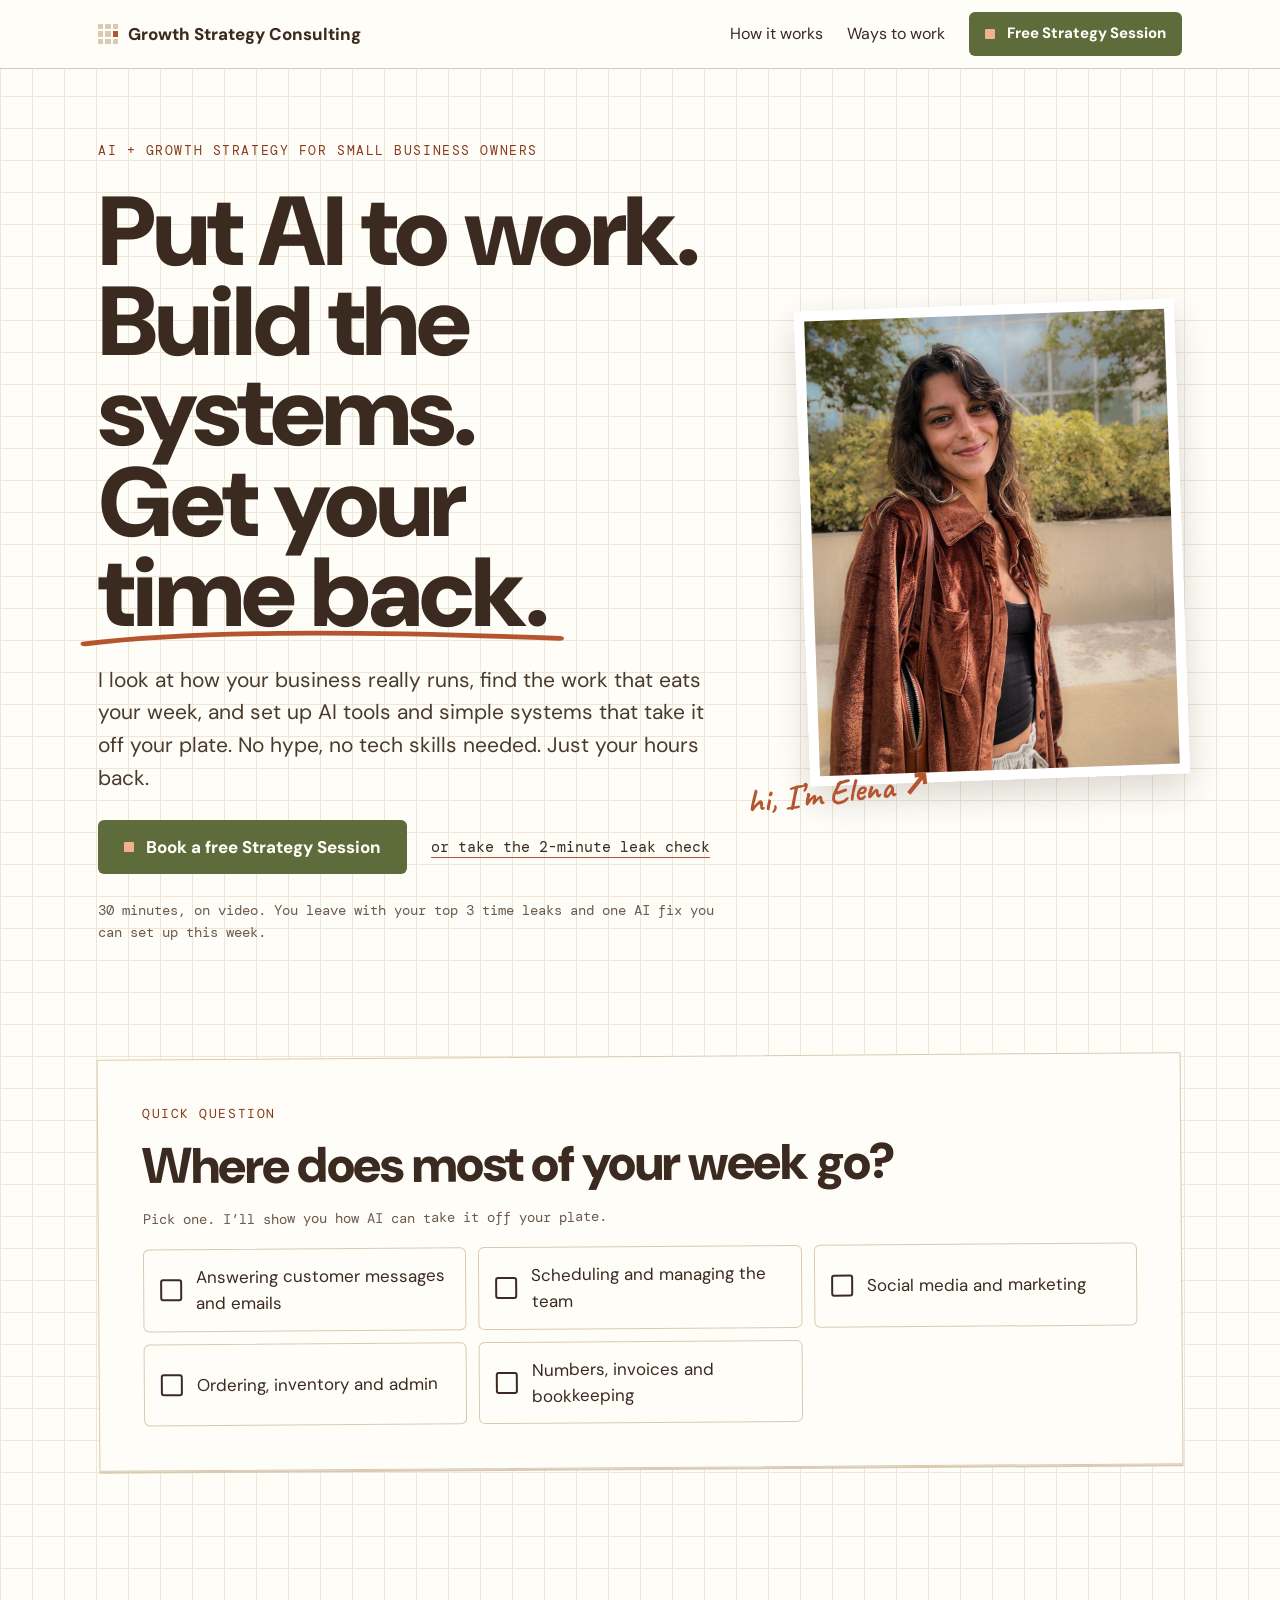
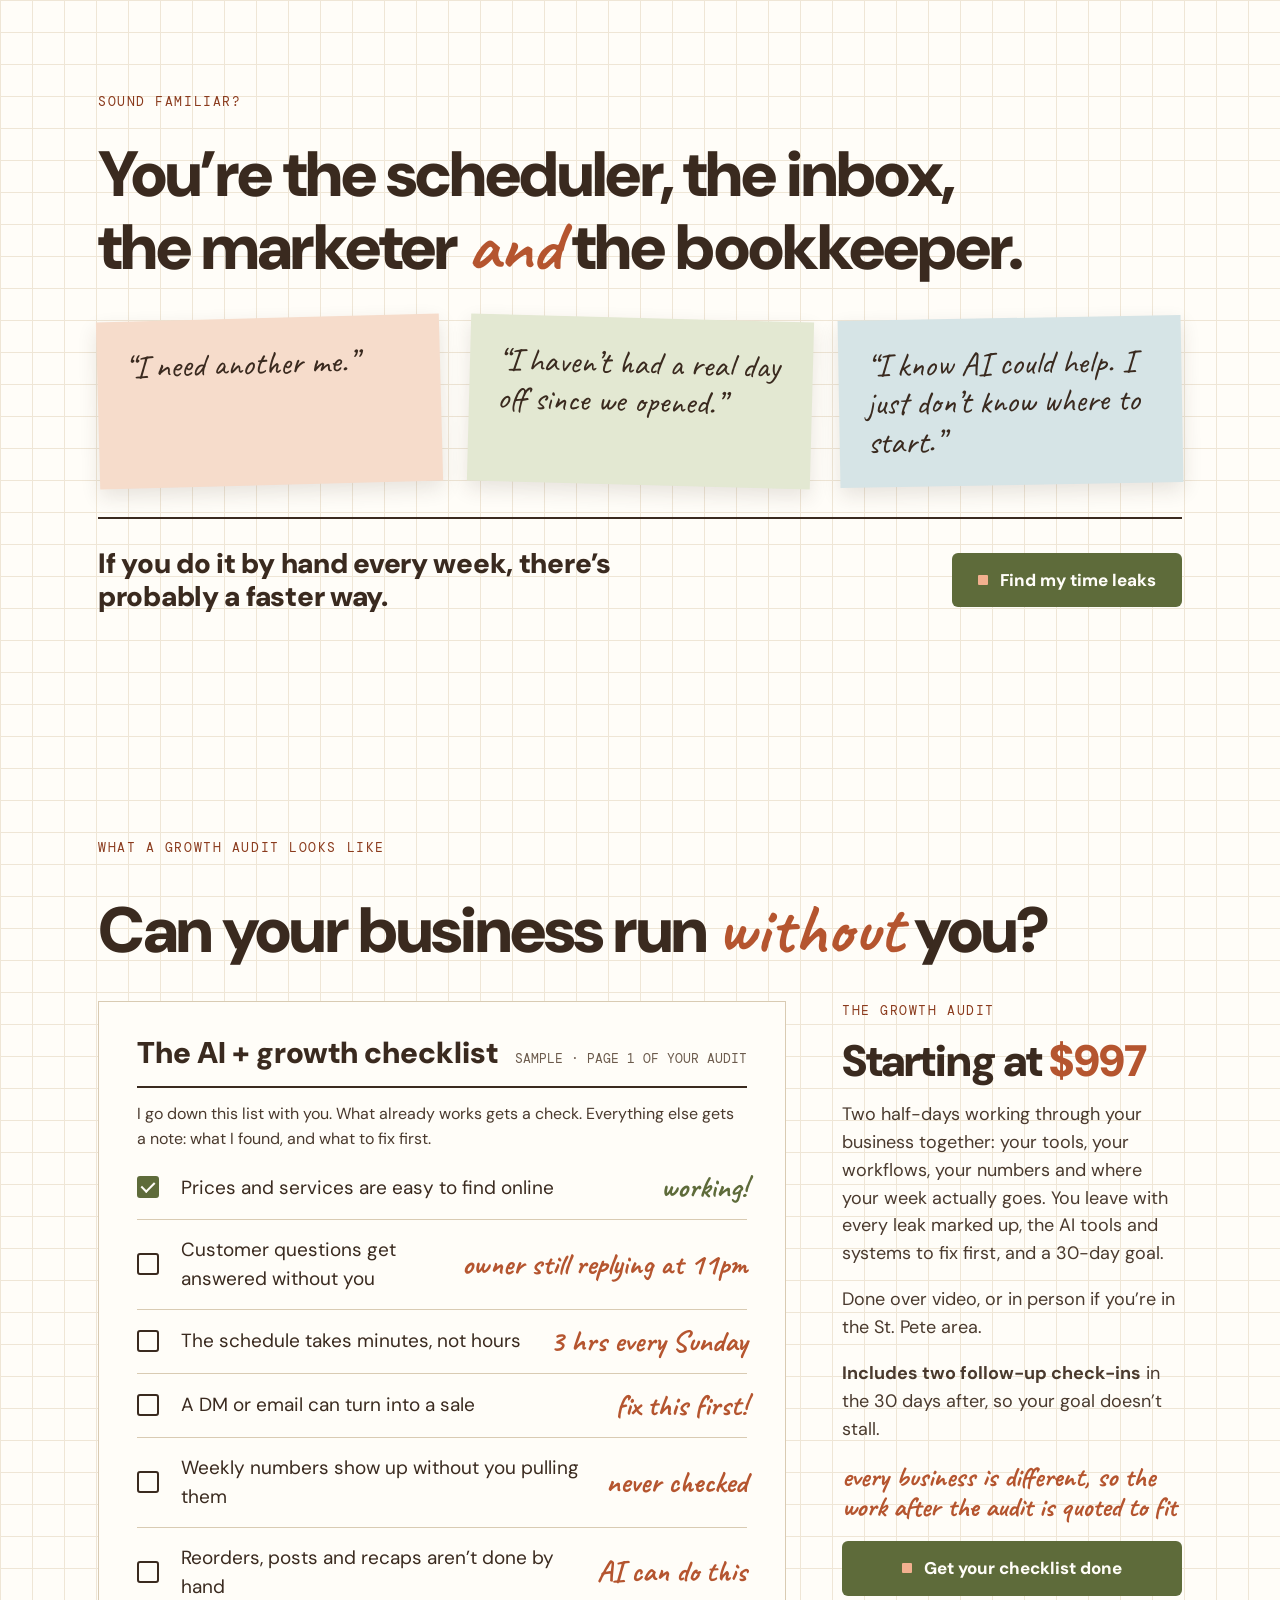
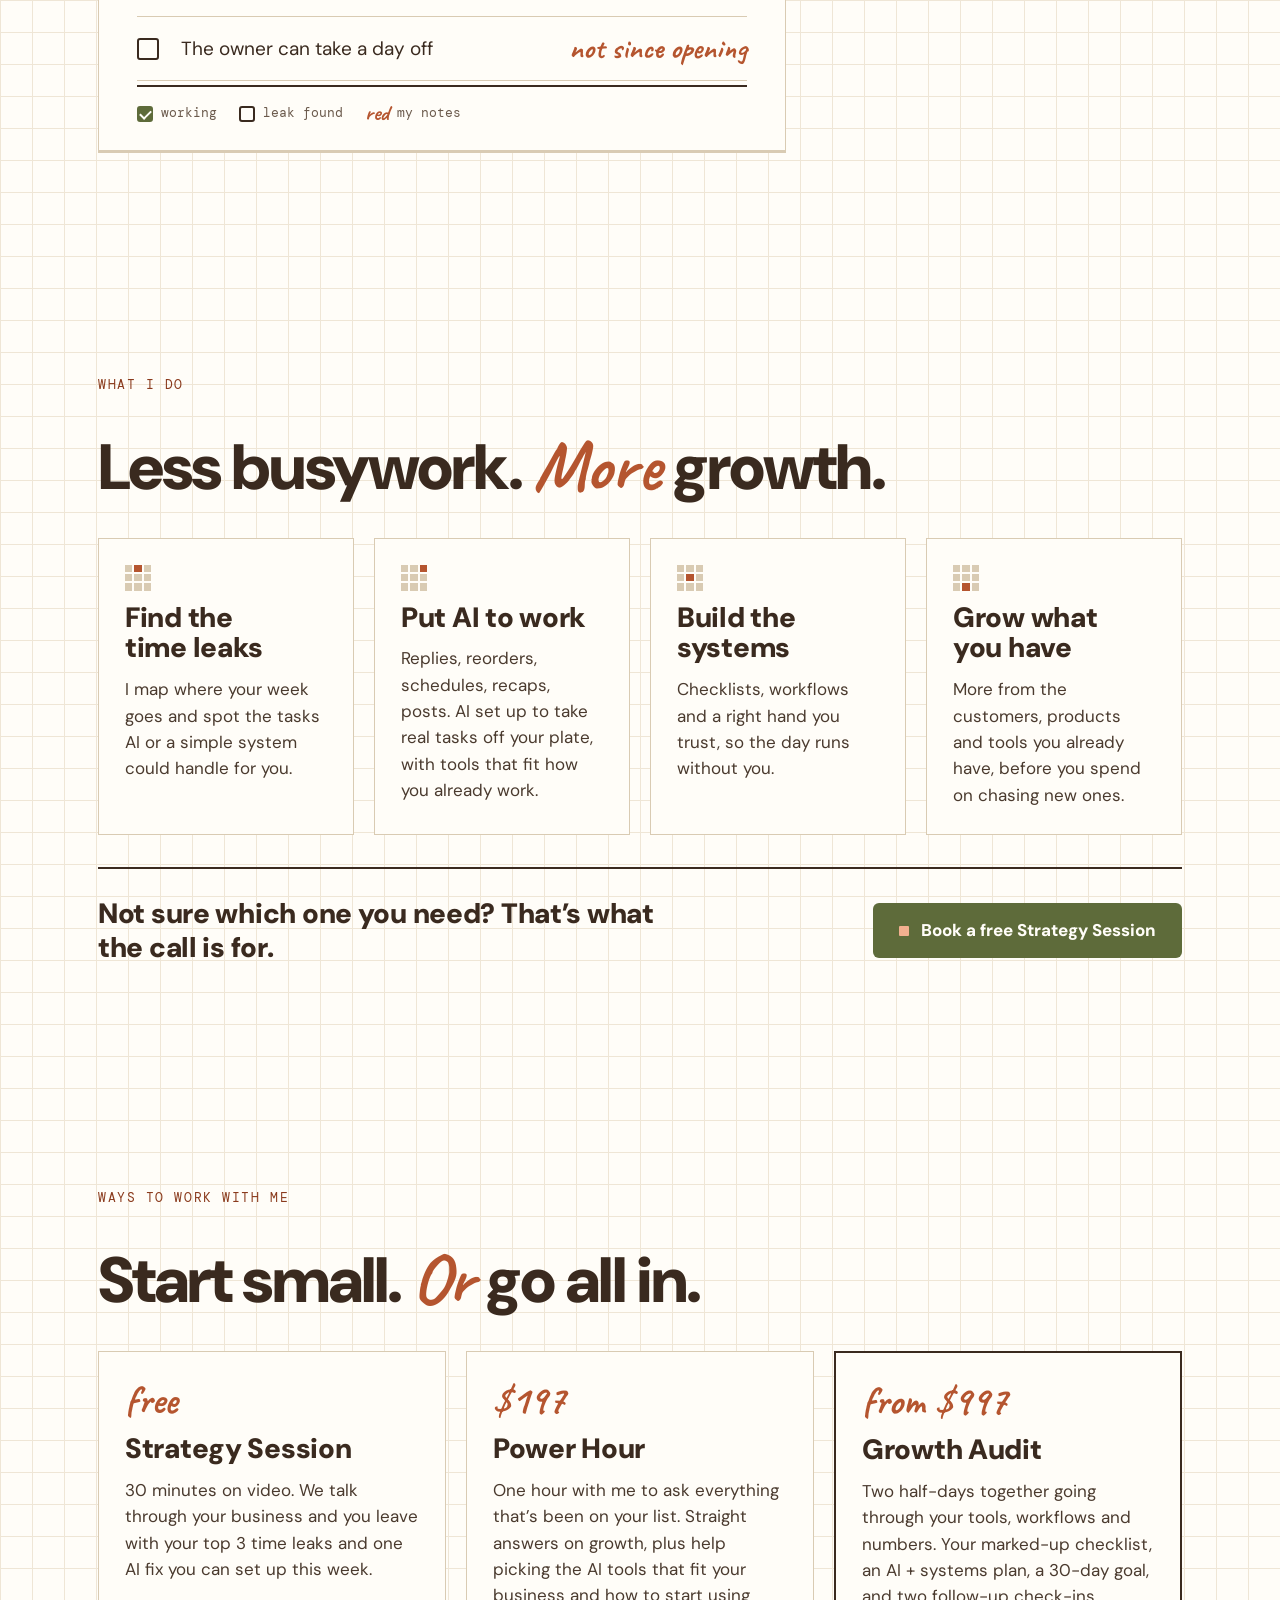
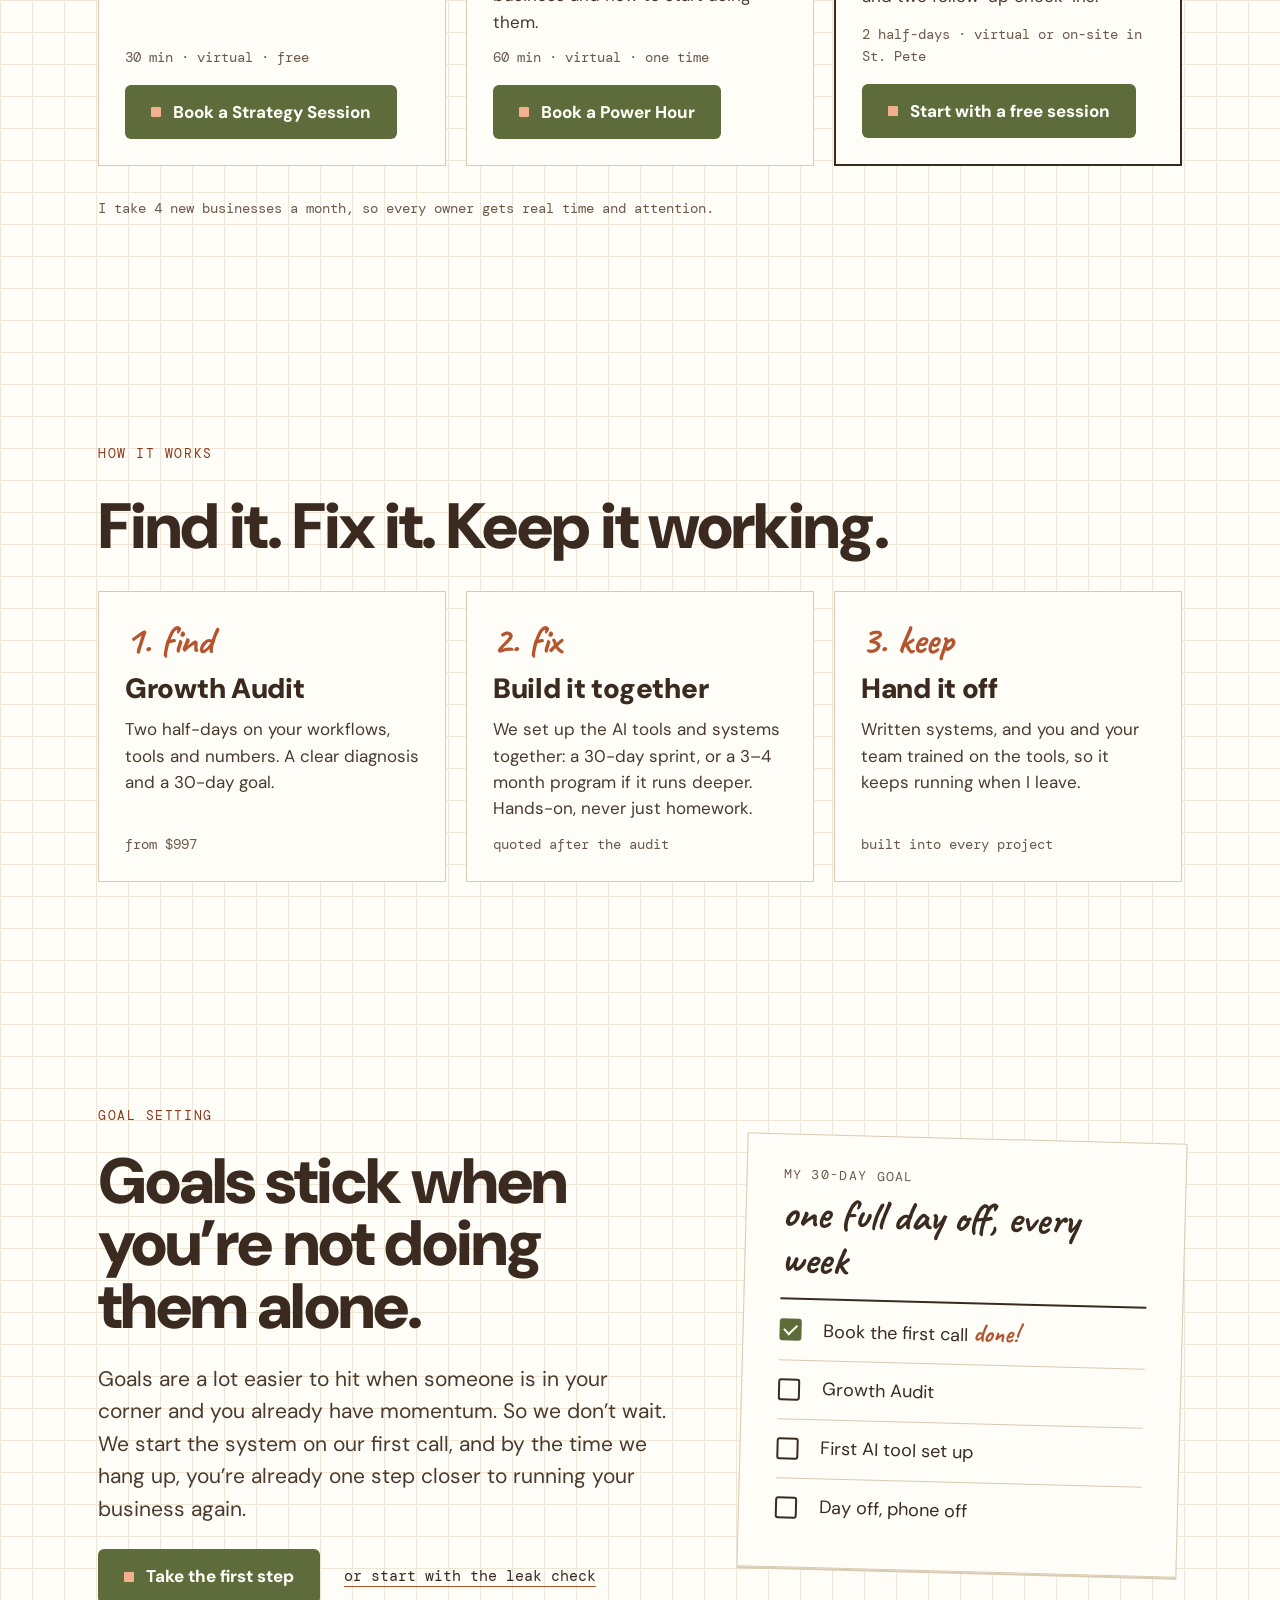
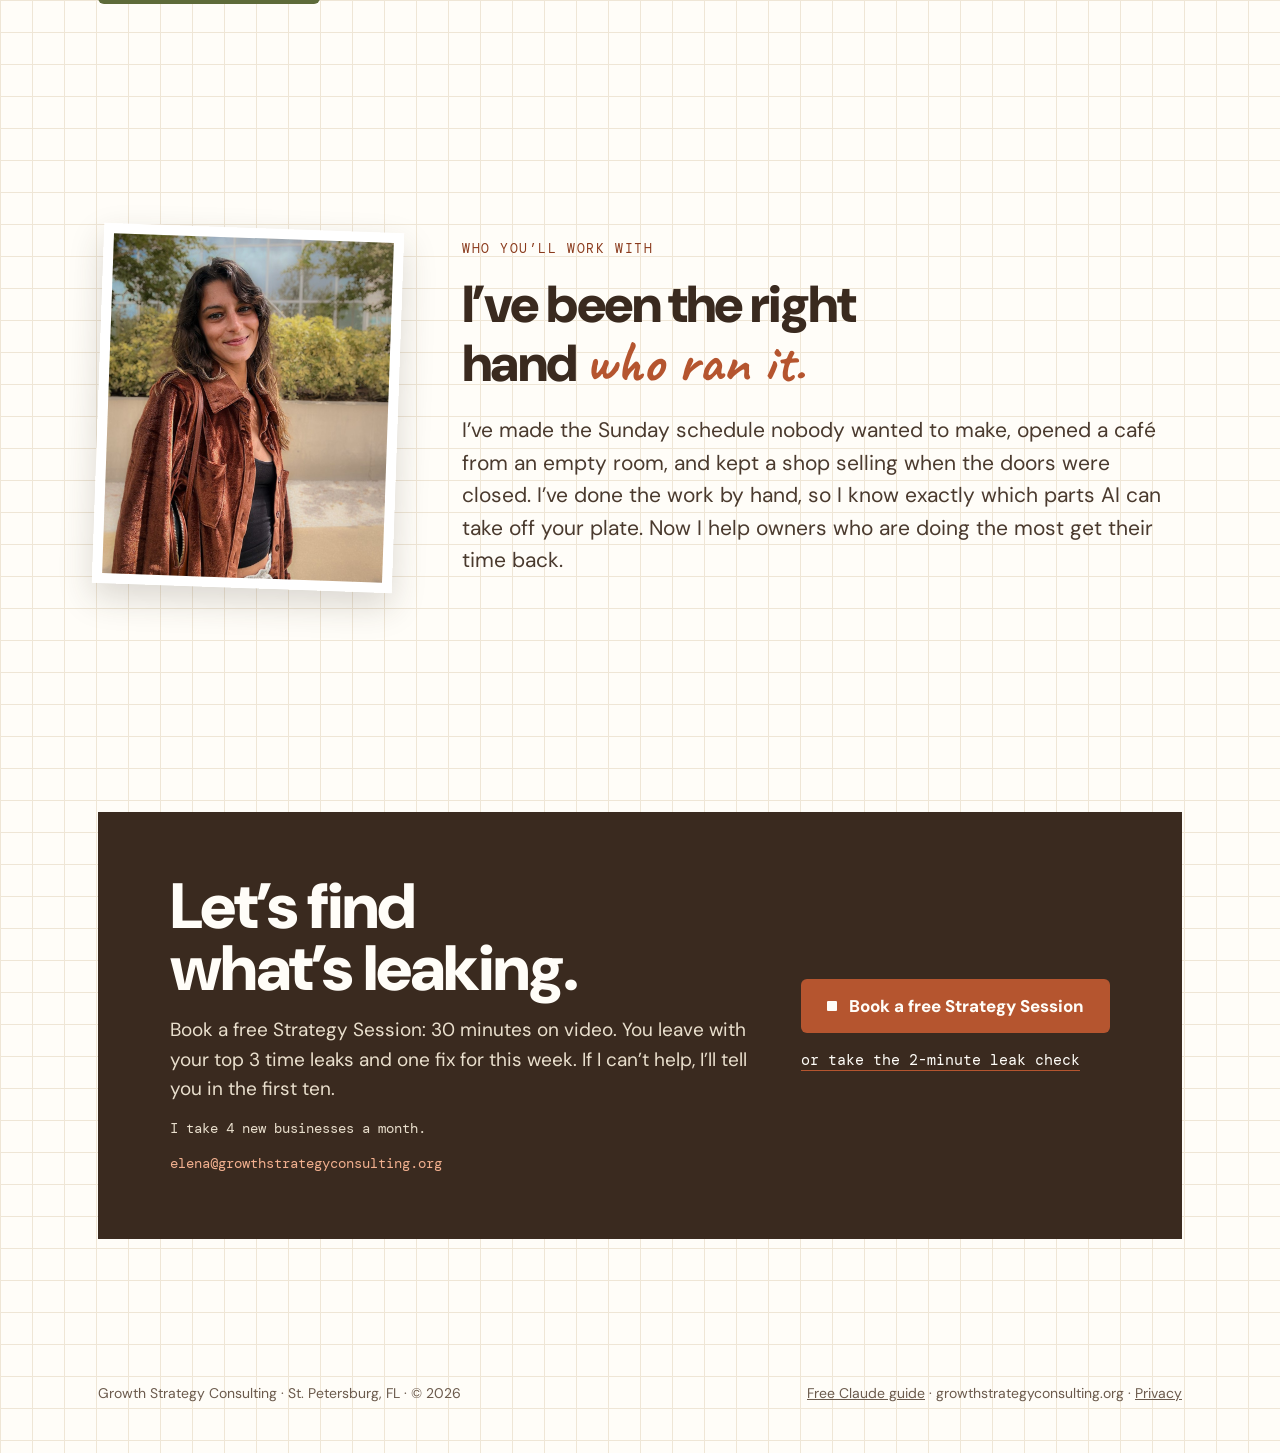
==== commit 230ac030: "Add free 'Put Claude to Work' guide page Email-gated guide for small business owners (MailerLite sig" ====
--- a/index.html
+++ b/index.html
@@ -242,7 +242,7 @@
         <div class="tip" aria-live="polite">
           <span class="hand" id="qhand"></span>
           <p id="qtip"></p>
-          <p>The free checklist has 20 tasks like this, sorted by where your time goes, so you can pick one and start this week.</p>
+          <p>Before you hand anything to AI, the basics need to be in place. The free checklist walks you through quick yes/no questions for each part of your week, shows you what to fix first, then what to hand off.</p>
         </div>
         <form class="gate" id="qform" novalidate>
           <h3>Get the free AI Time-Back Checklist</h3>
@@ -380,7 +380,7 @@
 <footer>
   <div class="wrap">
     <span>Growth Strategy Consulting · St. Petersburg, FL · © 2026</span>
-    <span>growthstrategyconsulting.org · <a href="privacy.html">Privacy</a></span>
+    <span><a href="put-claude-to-work.html">Free Claude guide</a> · growthstrategyconsulting.org · <a href="privacy.html">Privacy</a></span>
   </div>
 </footer>
 
@@ -425,7 +425,7 @@
       .then(function(r){if(!r.ok)throw new Error(r.status)})
       .then(function(){
         var f=document.getElementById('qform');
-        f.innerHTML='<h3>Here you go'+(name?', '+name.replace(/[<>&"]/g,''):'')+'.</h3><p>Your checklist is ready. Open it now, save it, and pick one box to try this week.</p><a class="cta" href="'+CHECKLIST+'" target="_blank" rel="noopener"><i aria-hidden="true"></i>Open my checklist</a><p class="hint">Want it set up for you? <a href="https://calendly.com/corraoconsulting/30min" target="_blank" rel="noopener">Book a free Strategy Session</a>.</p>';
+        f.innerHTML='<h3>Here you go'+(name?', '+name.replace(/[<>&"]/g,''):'')+'.</h3><p>Your checklist is ready. It opens on your answer, so you can start where your week goes.</p><a class="cta" href="'+CHECKLIST+(choice?'?start='+choice:'')+'" target="_blank" rel="noopener"><i aria-hidden="true"></i>Open my checklist</a><p class="hint">Want it set up for you? <a href="https://calendly.com/corraoconsulting/30min" target="_blank" rel="noopener">Book a free Strategy Session</a>.</p>';
       })
       .catch(function(){
         btn.disabled=false; btn.lastChild.textContent='Send me my free checklist';
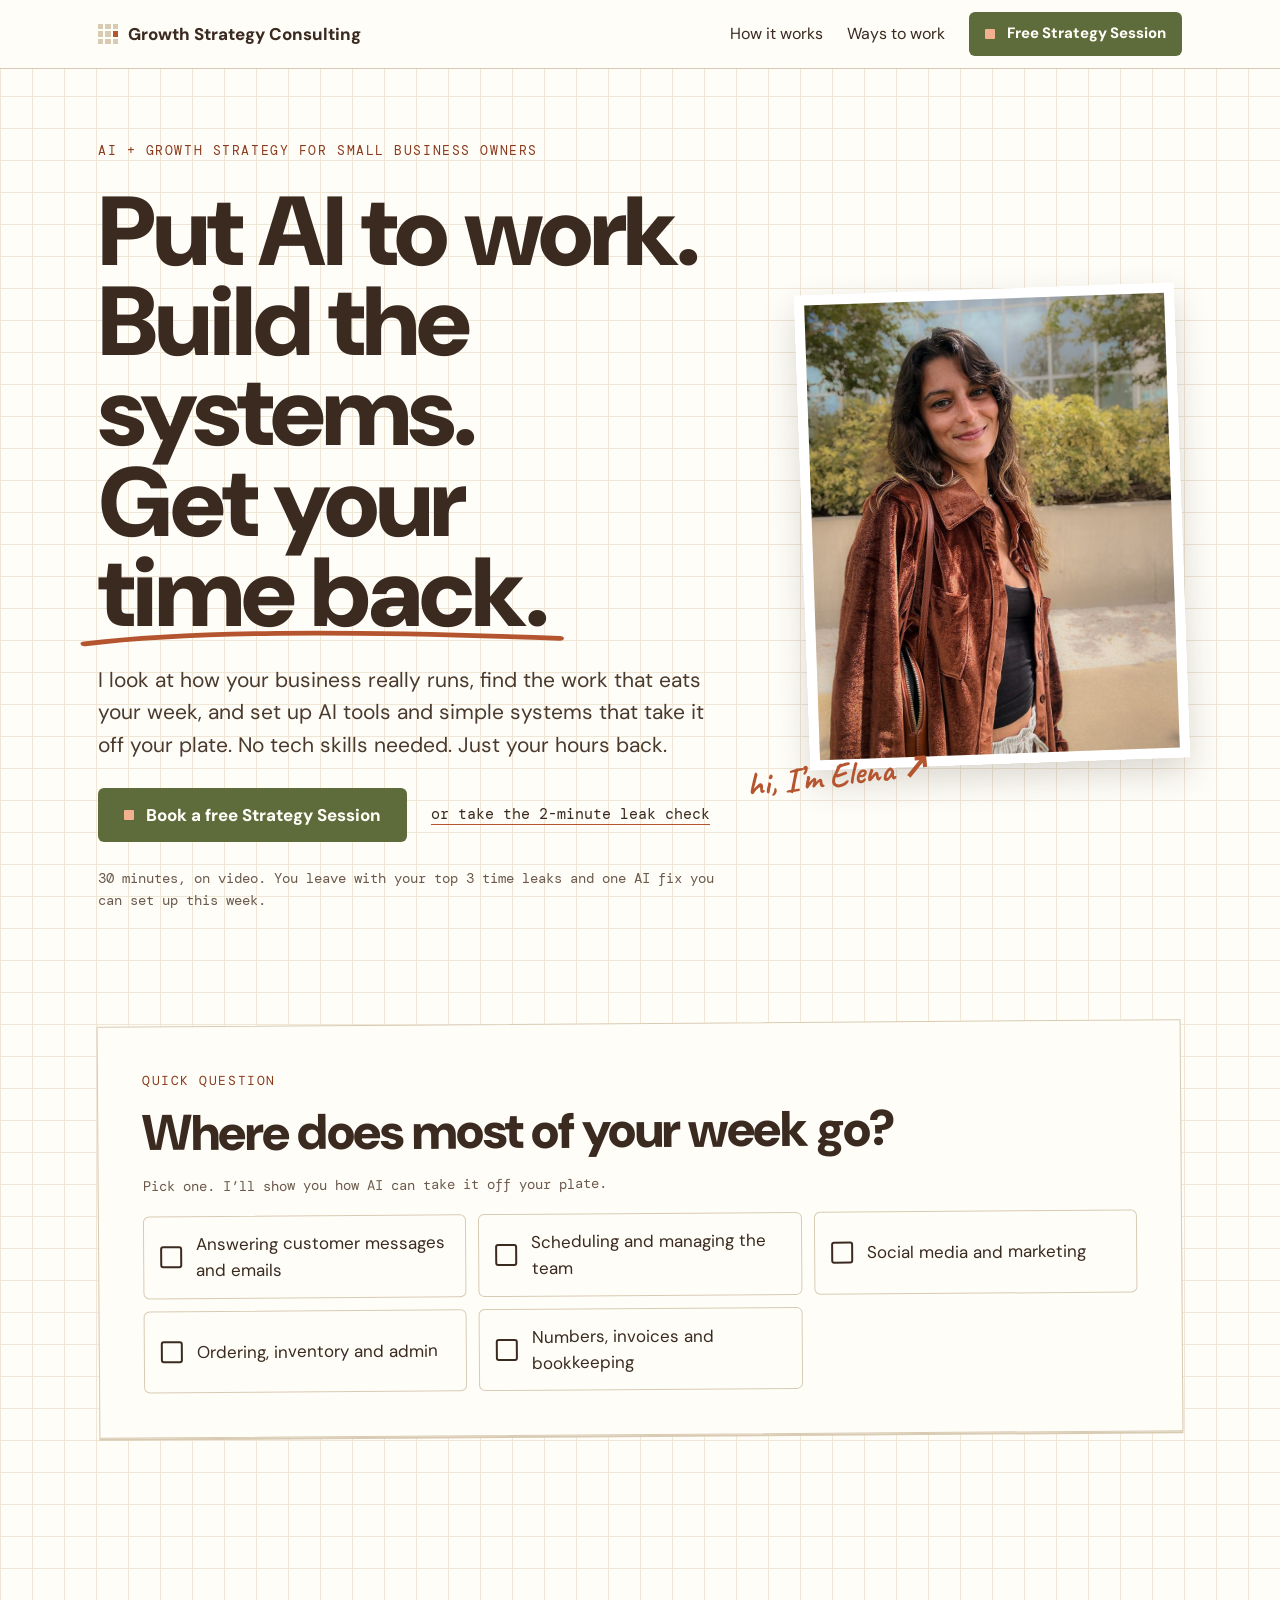
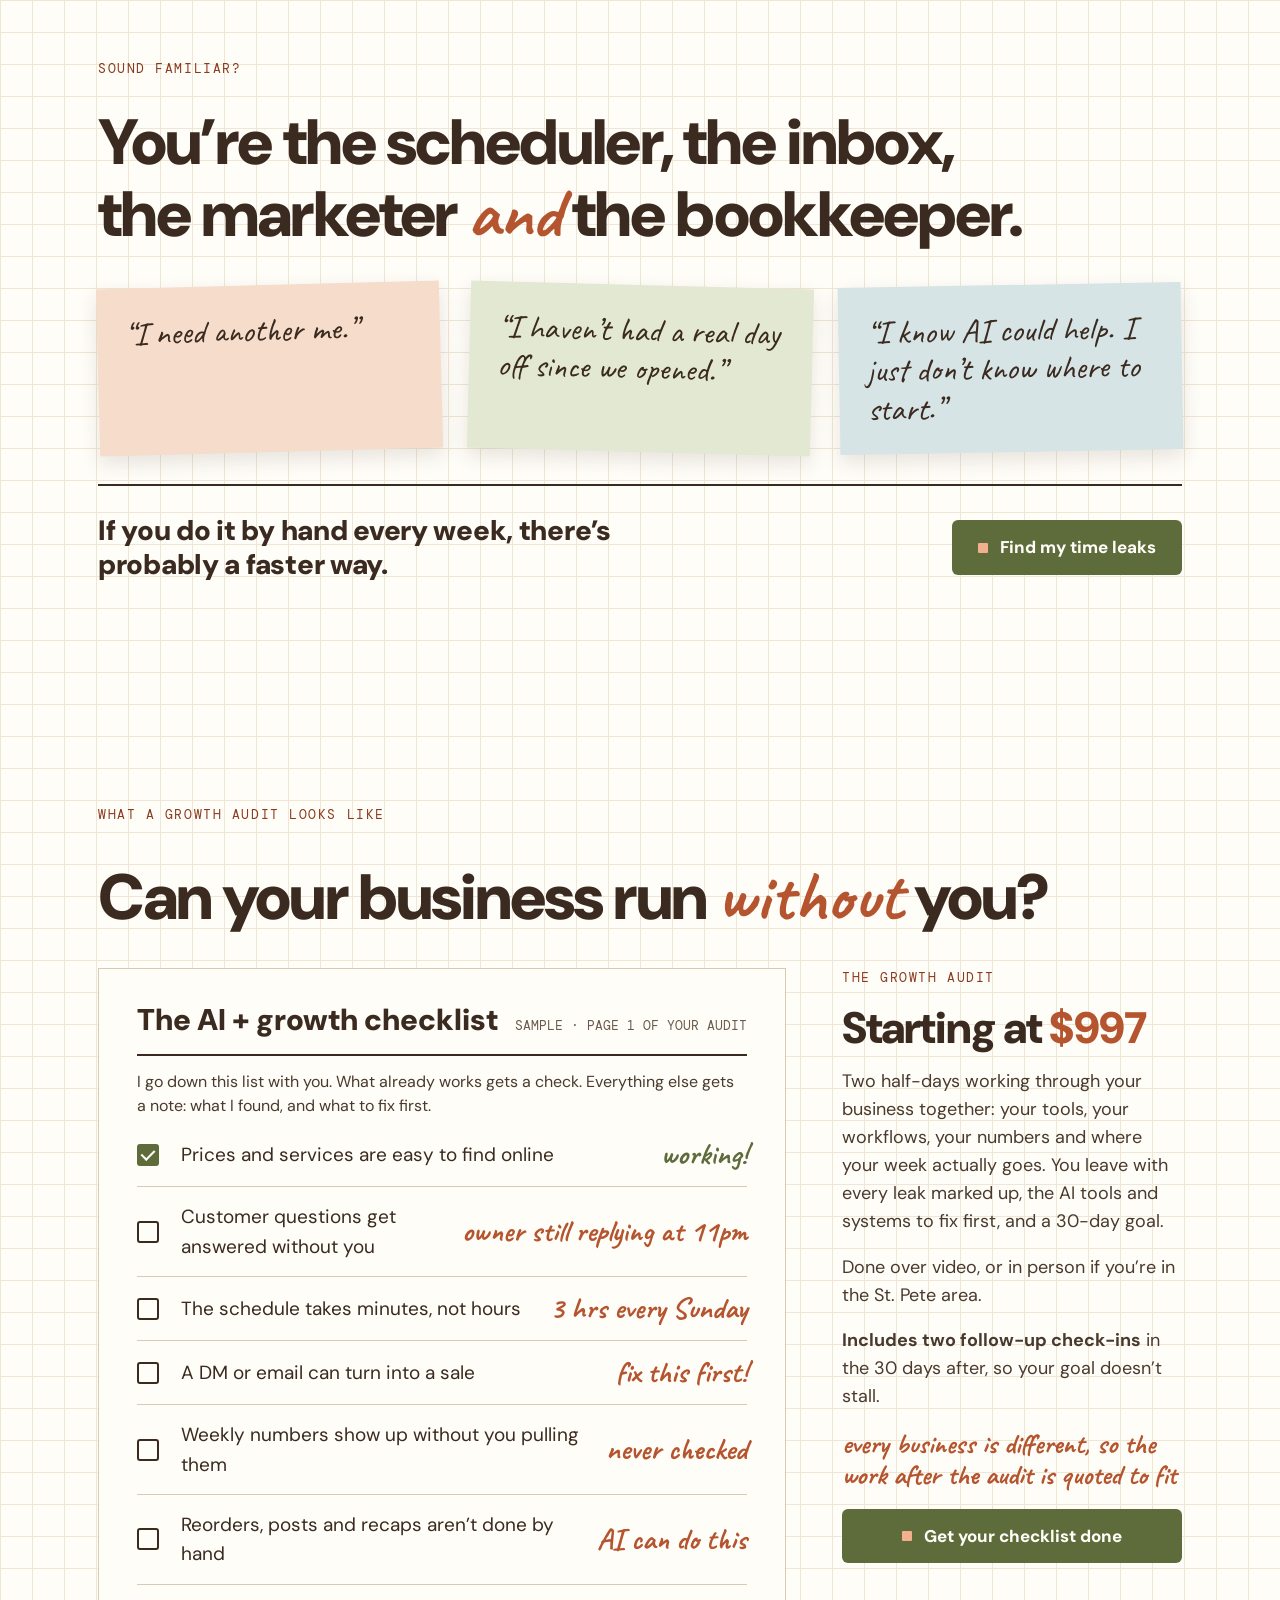
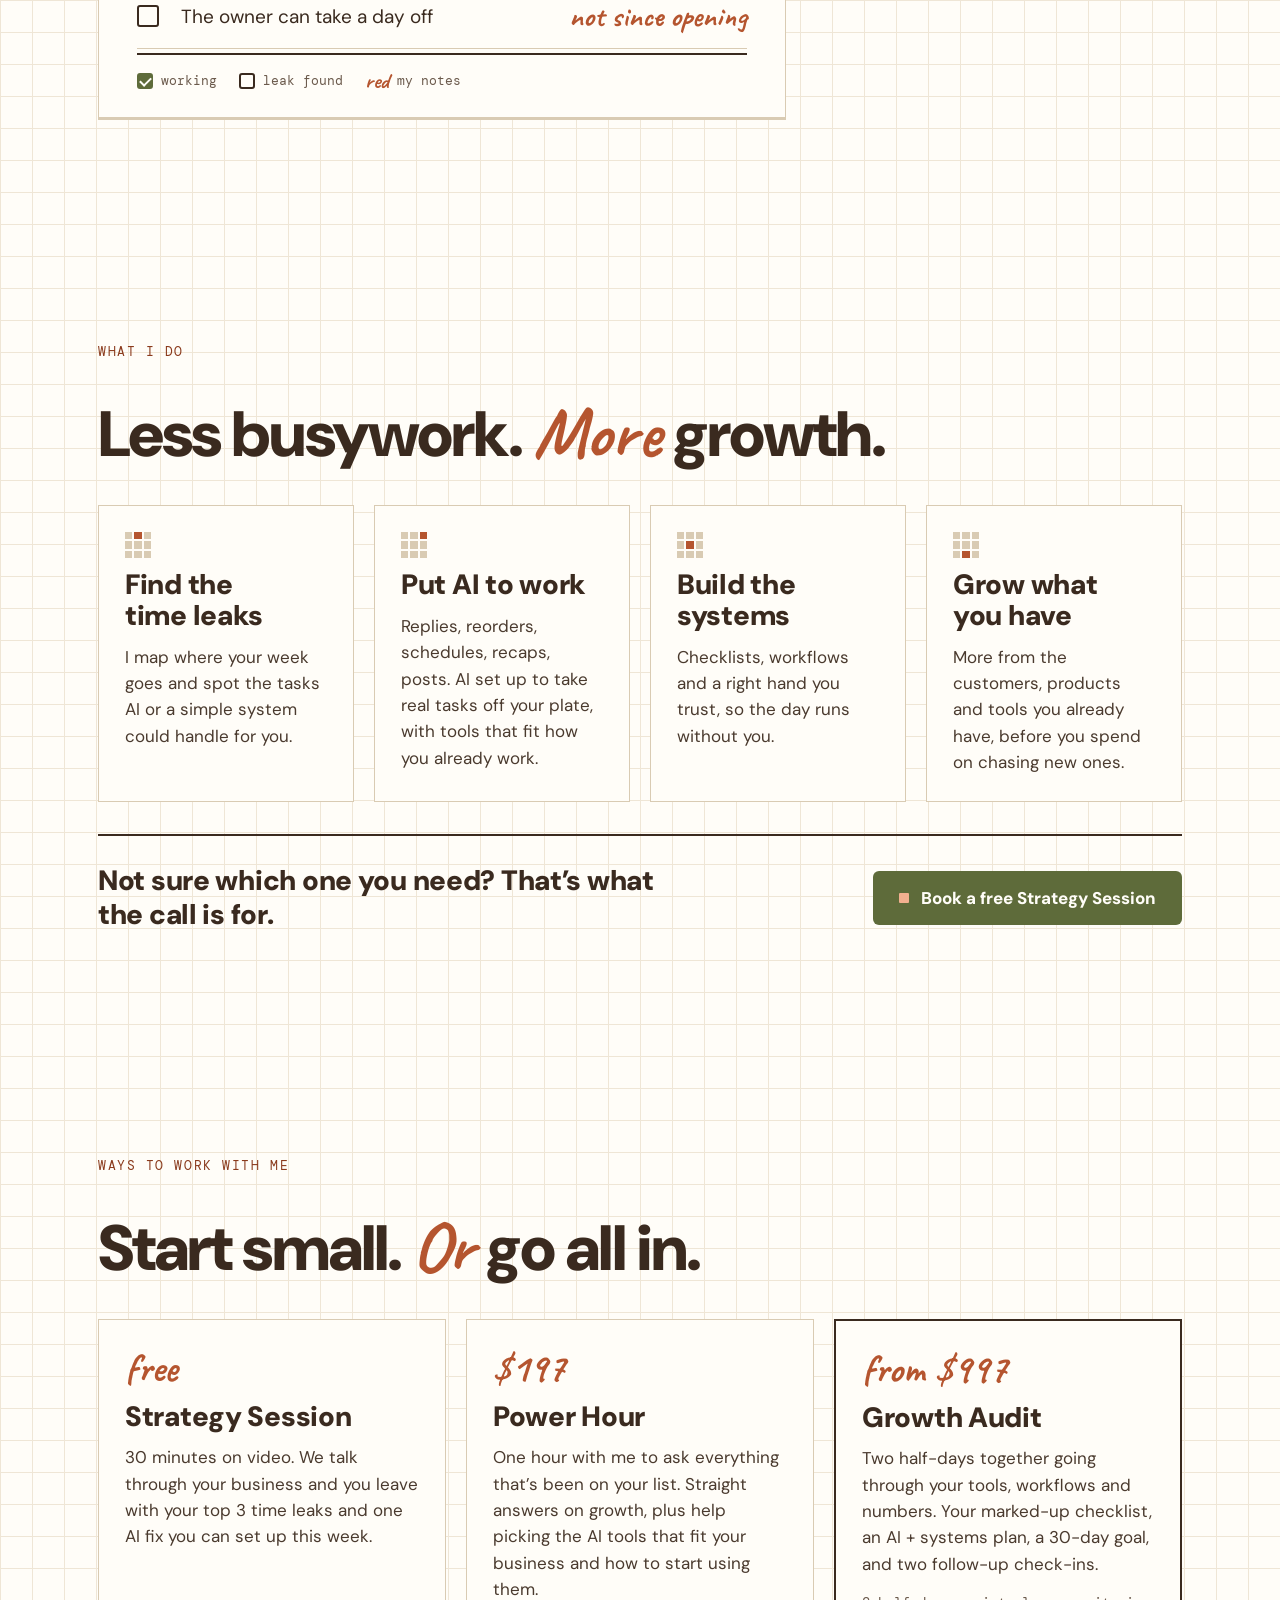
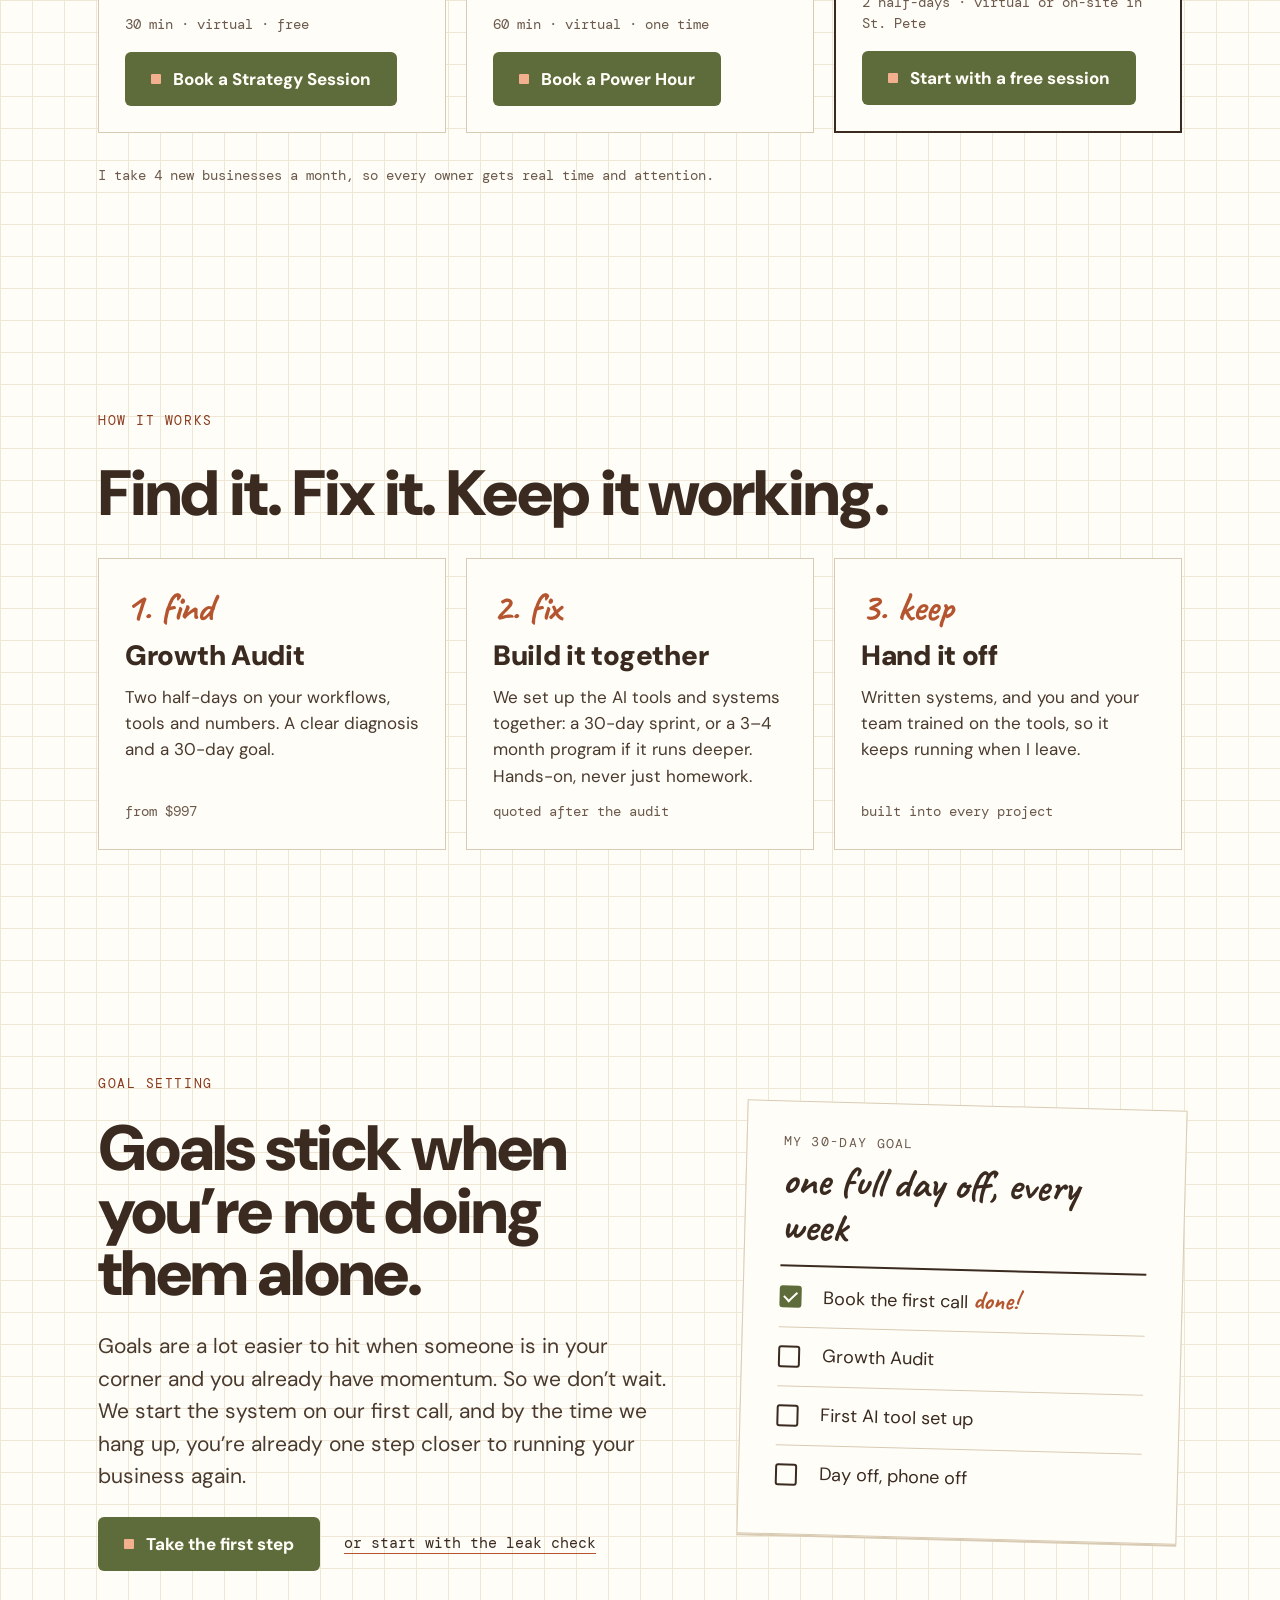
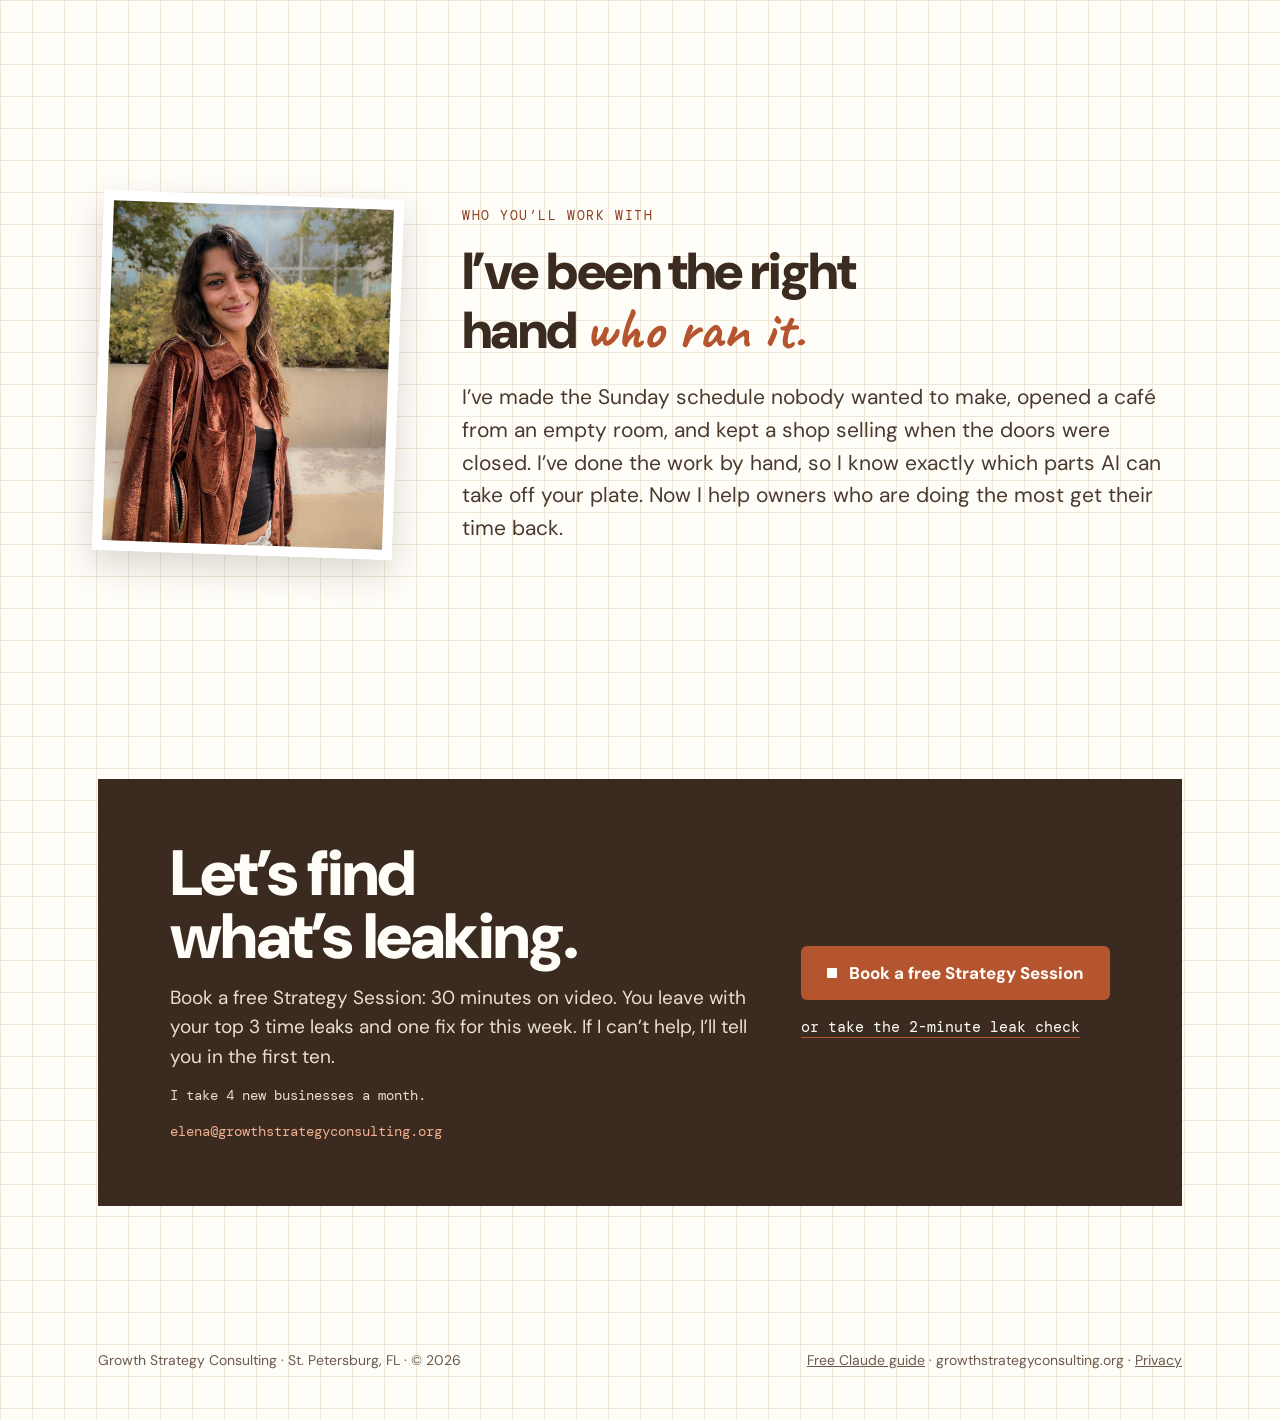
==== commit 7cc2ba56: "Remove 'No hype' from homepage; point scorecard booking buttons to Calendly Strategy Session Co-Auth" ====
--- a/index.html
+++ b/index.html
@@ -1,6 +1,15 @@
 <!doctype html>
 <html lang="en">
 <head>
+<!-- Google tag (gtag.js) -->
+<script async src="https://www.googletagmanager.com/gtag/js?id=G-XZYD2TFHSL"></script>
+<script>
+  window.dataLayer = window.dataLayer || [];
+  function gtag(){dataLayer.push(arguments);}
+  gtag('js', new Date());
+
+  gtag('config', 'G-XZYD2TFHSL');
+</script>
 <meta charset="utf-8">
 <meta name="viewport" content="width=device-width, initial-scale=1, viewport-fit=cover">
 <title>Growth Strategy Consulting · Elena Corrao</title>
@@ -213,7 +222,7 @@
     <div class="copy">
       <div class="eyebrow">AI + growth strategy for small business owners</div>
       <h1>Put AI to work.<br>Build the systems.<br>Get your <span class="ul">time back.<svg viewBox="0 0 400 40" preserveAspectRatio="none" aria-hidden="true"><path d="M4 26 C 90 8, 210 6, 396 18" fill="none" stroke="#B5552F" stroke-width="7" stroke-linecap="round"/></svg></span></h1>
-      <p class="lede">I look at how your business really runs, find the work that eats your week, and set up AI tools and simple systems that take it off your plate. No hype, no tech skills needed. Just your hours back.</p>
+      <p class="lede">I look at how your business really runs, find the work that eats your week, and set up AI tools and simple systems that take it off your plate. No tech skills needed. Just your hours back.</p>
       <div class="acts">
         <a class="cta" href="https://calendly.com/corraoconsulting/30min" target="_blank" rel="noopener"><i aria-hidden="true"></i>Book a free Strategy Session</a>
         <a class="alt" href="profit-leak-scorecard.html">or take the 2-minute leak check</a>
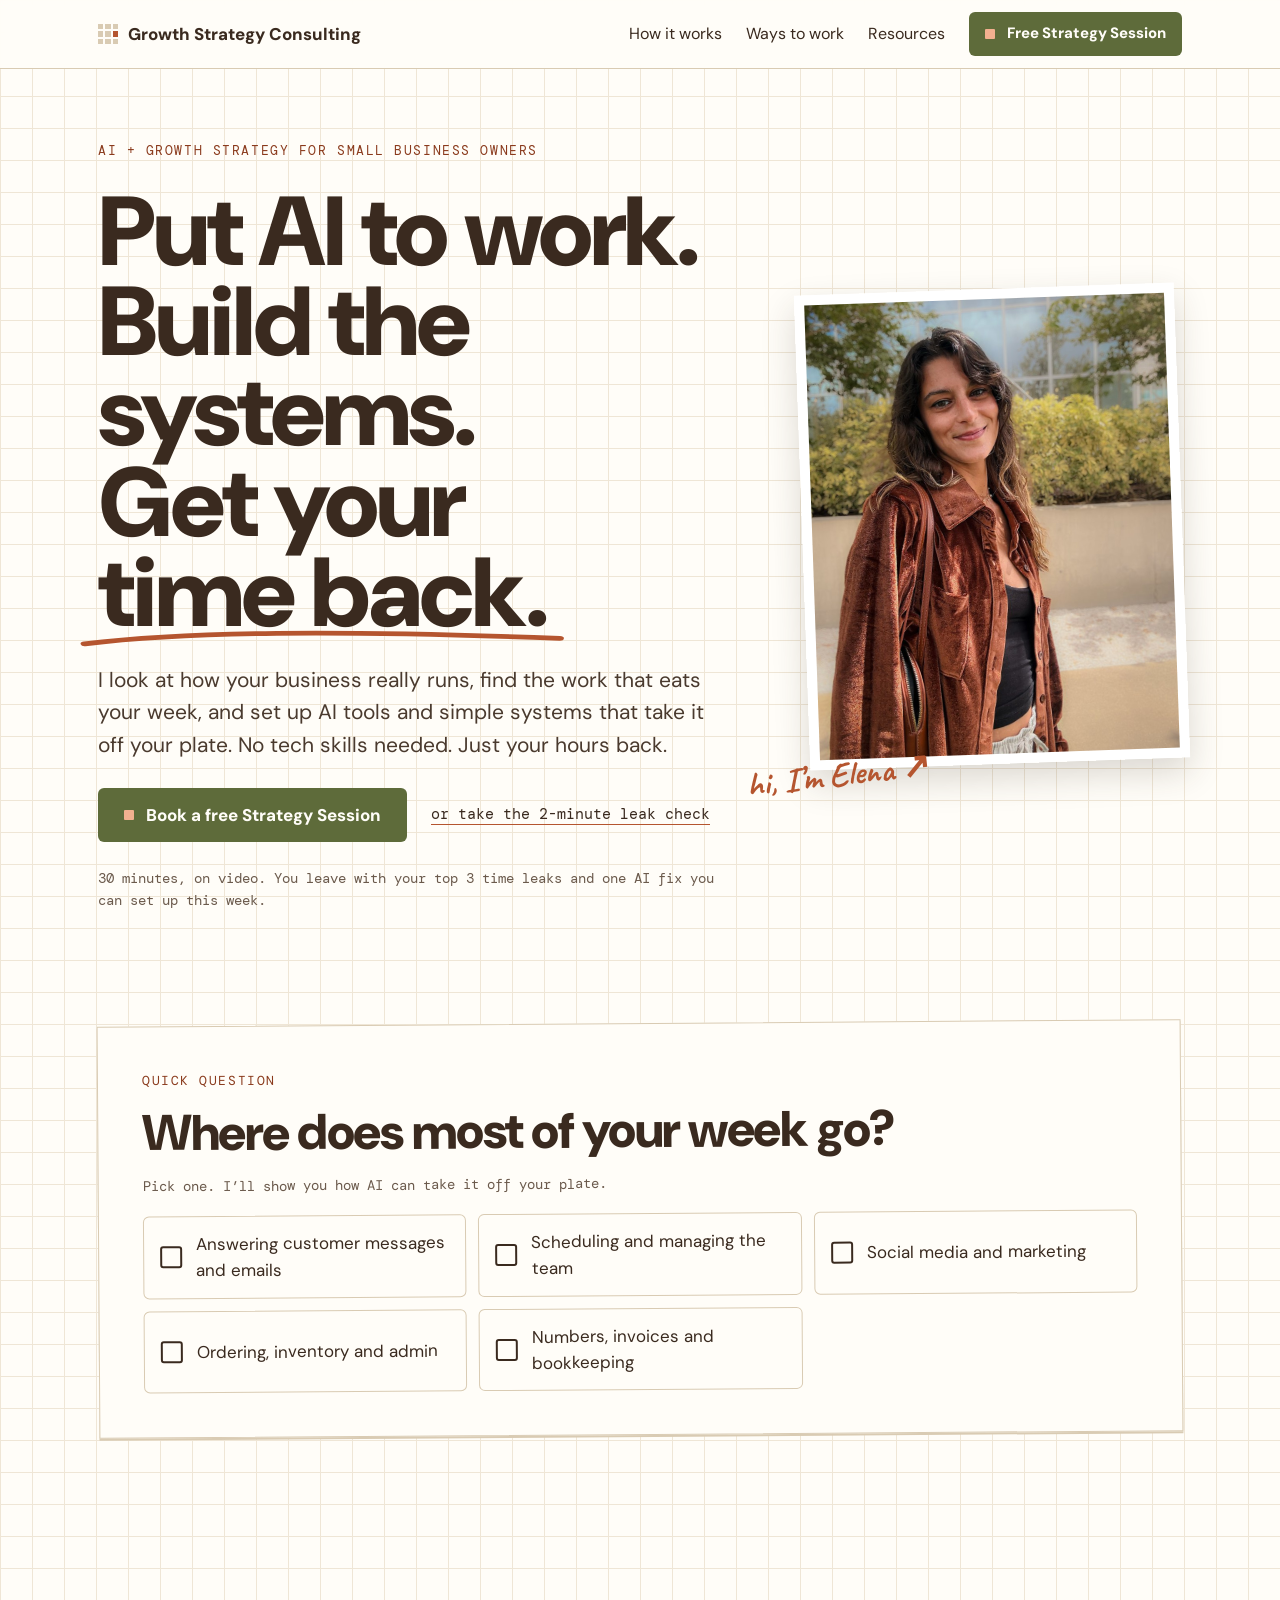
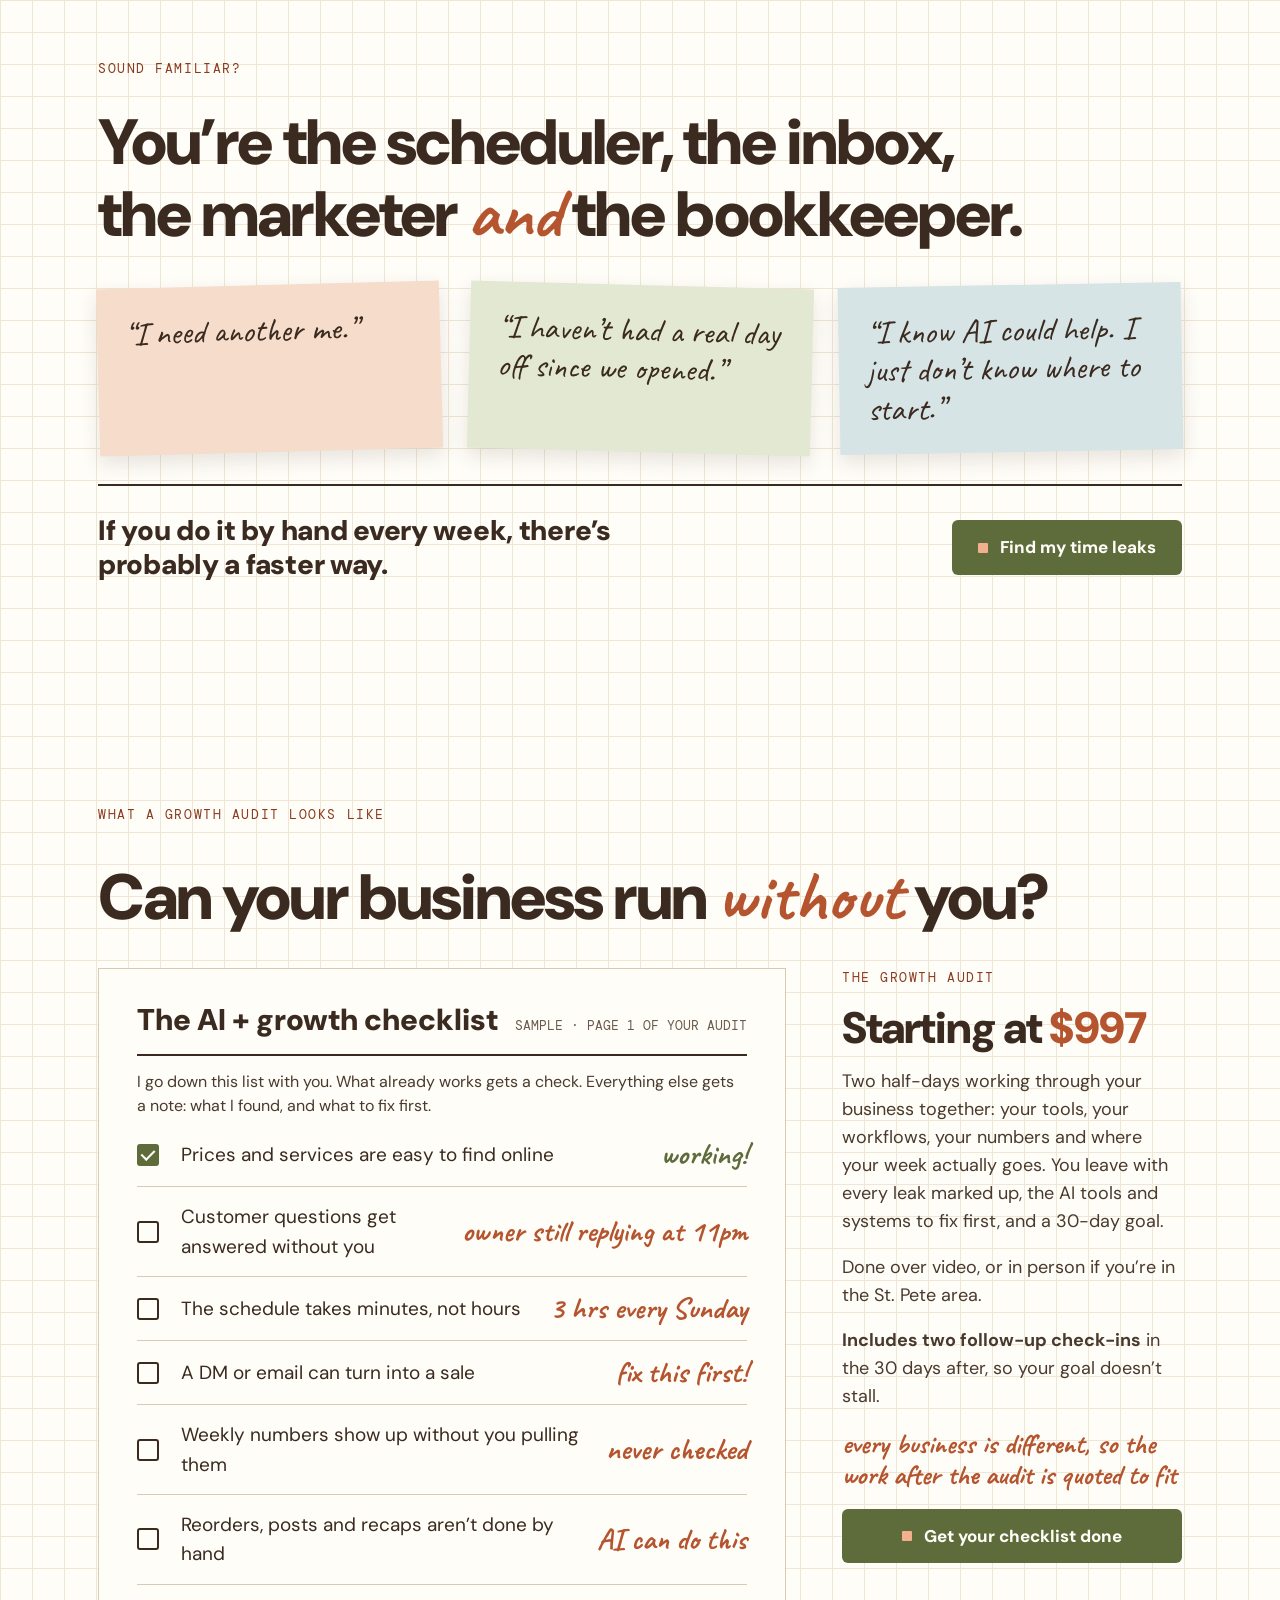
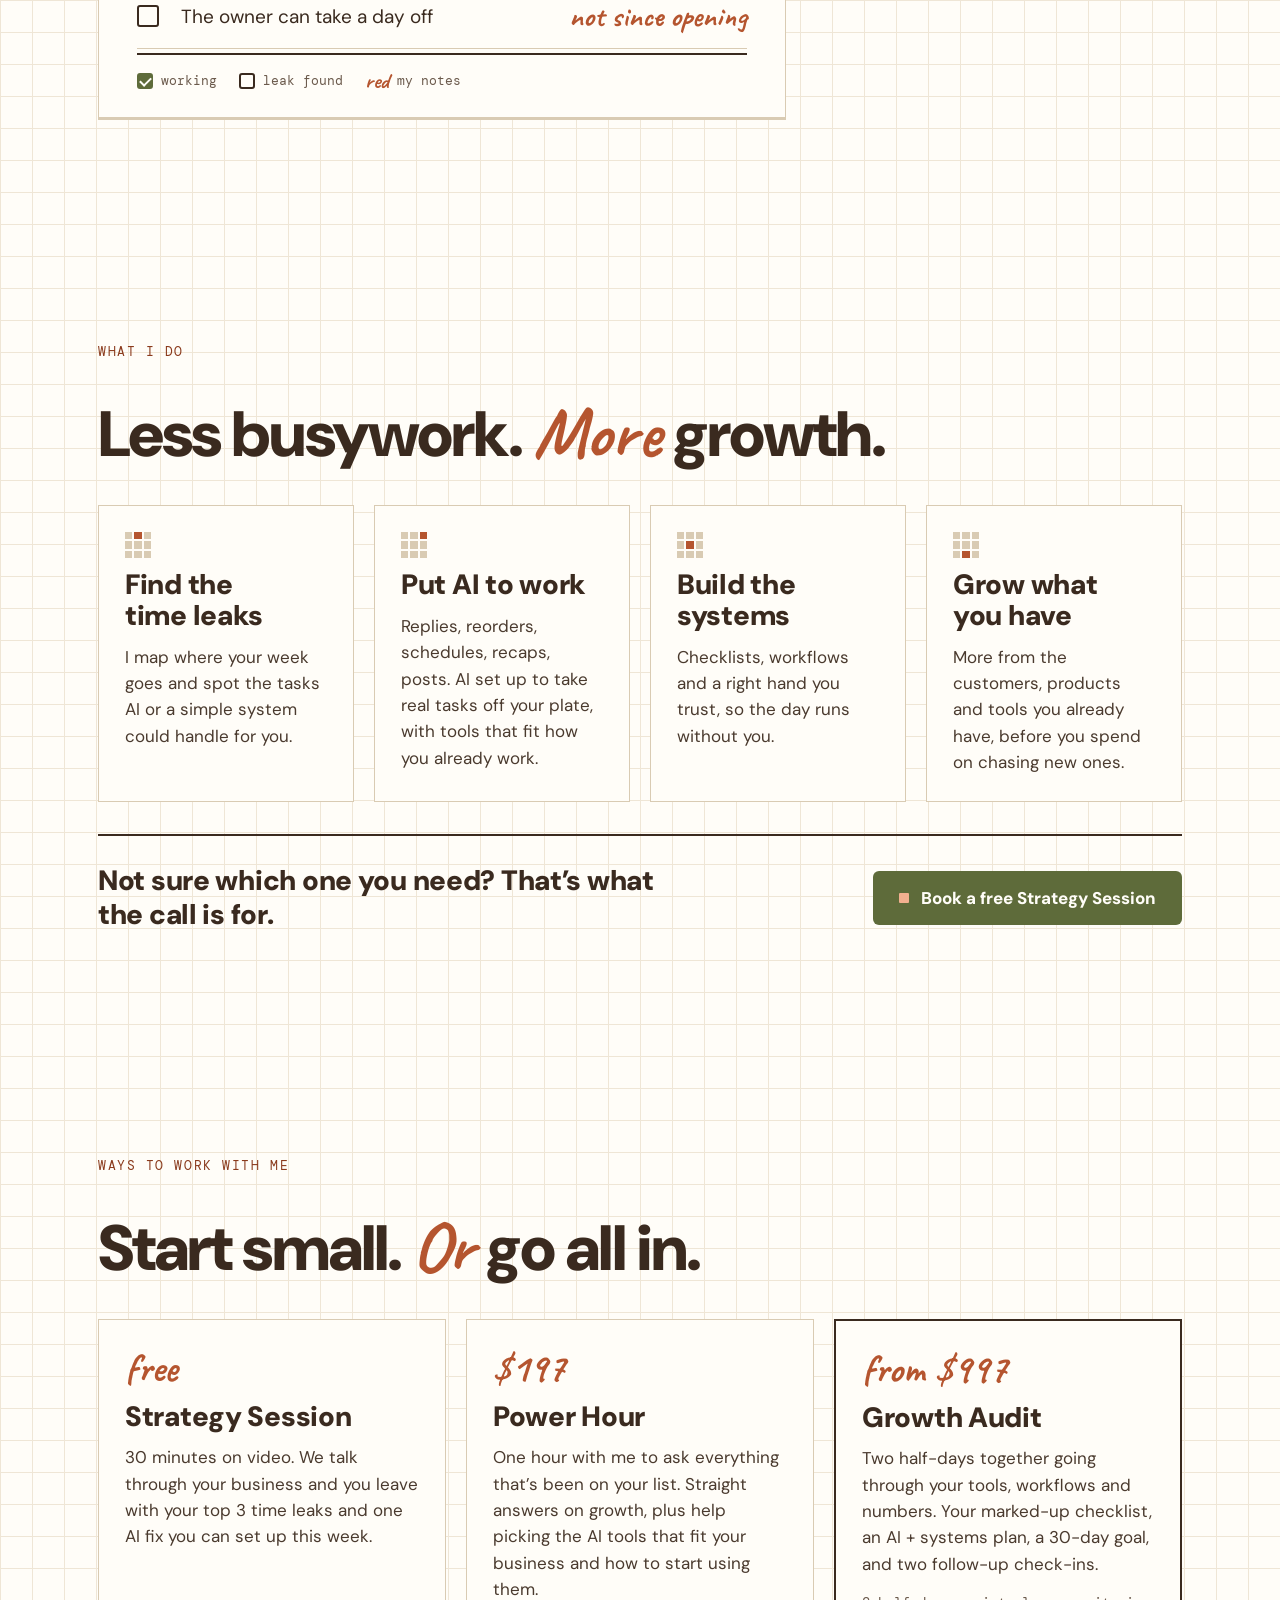
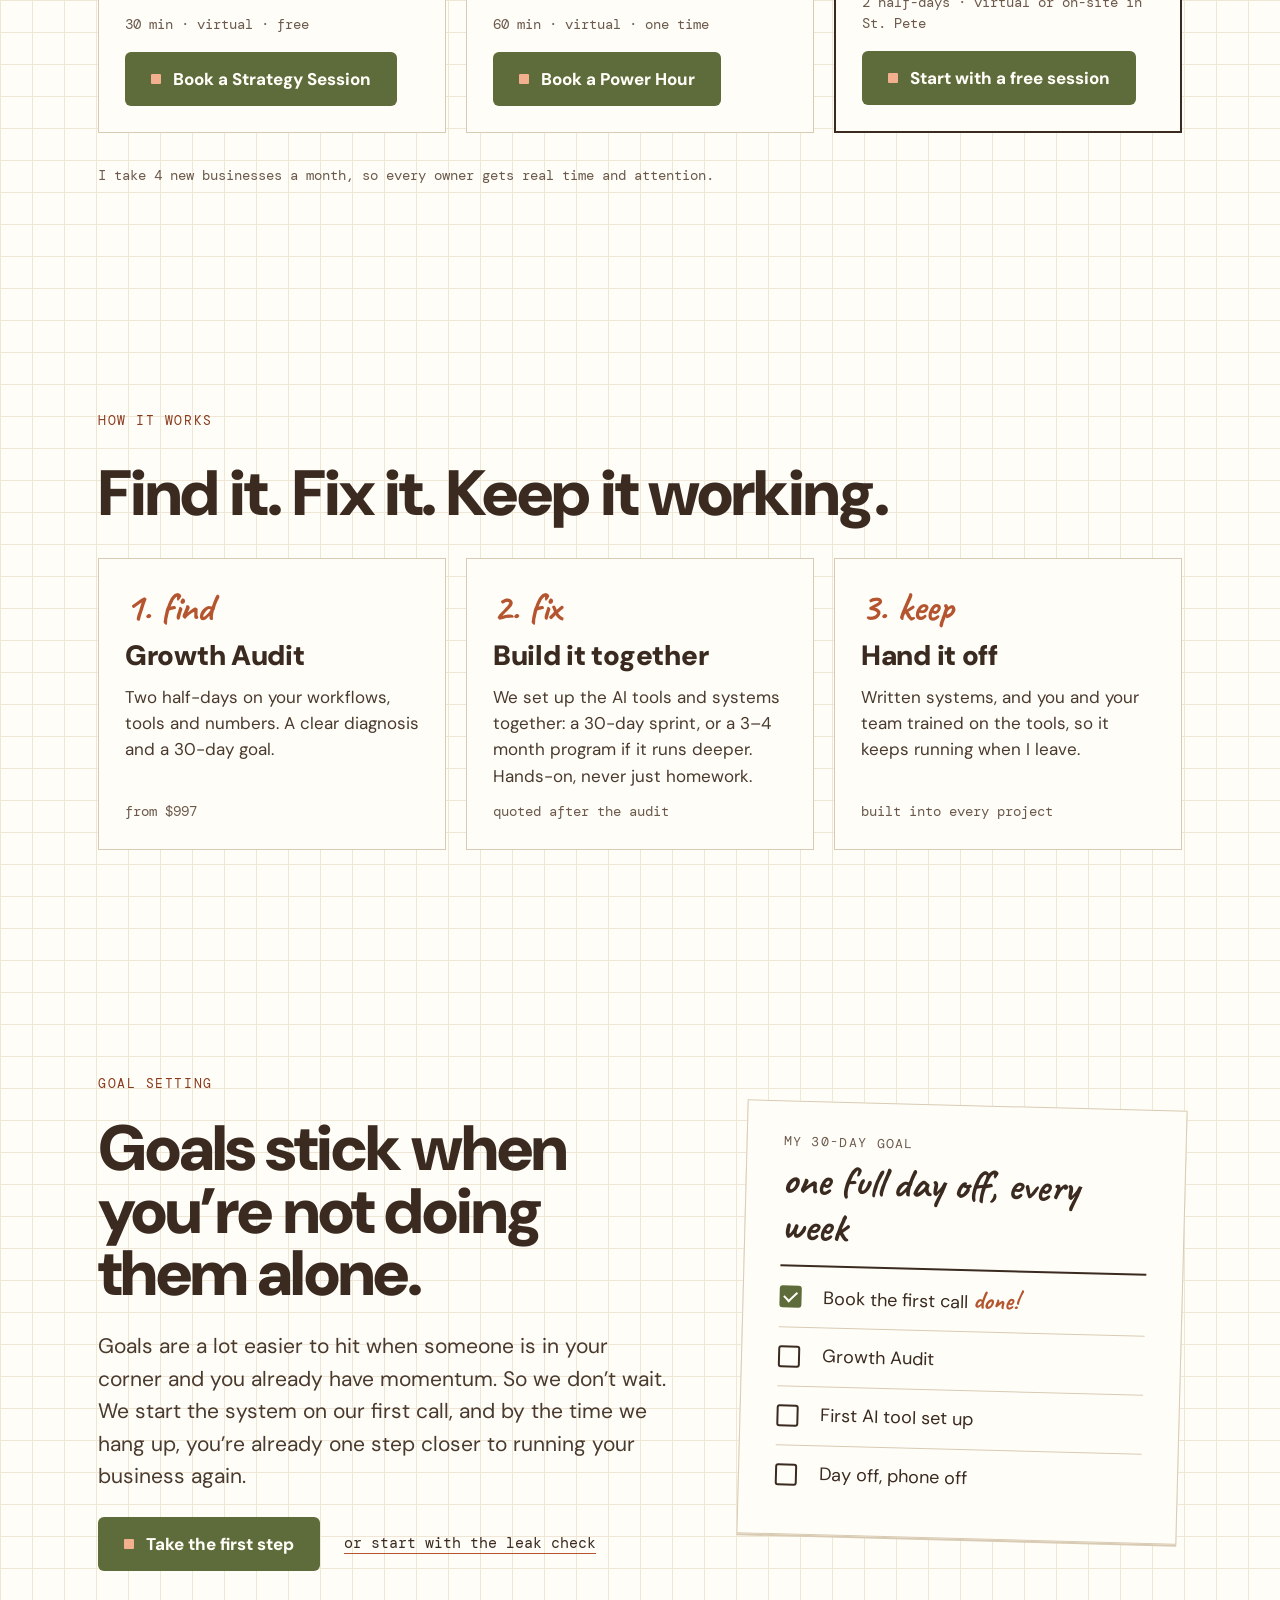
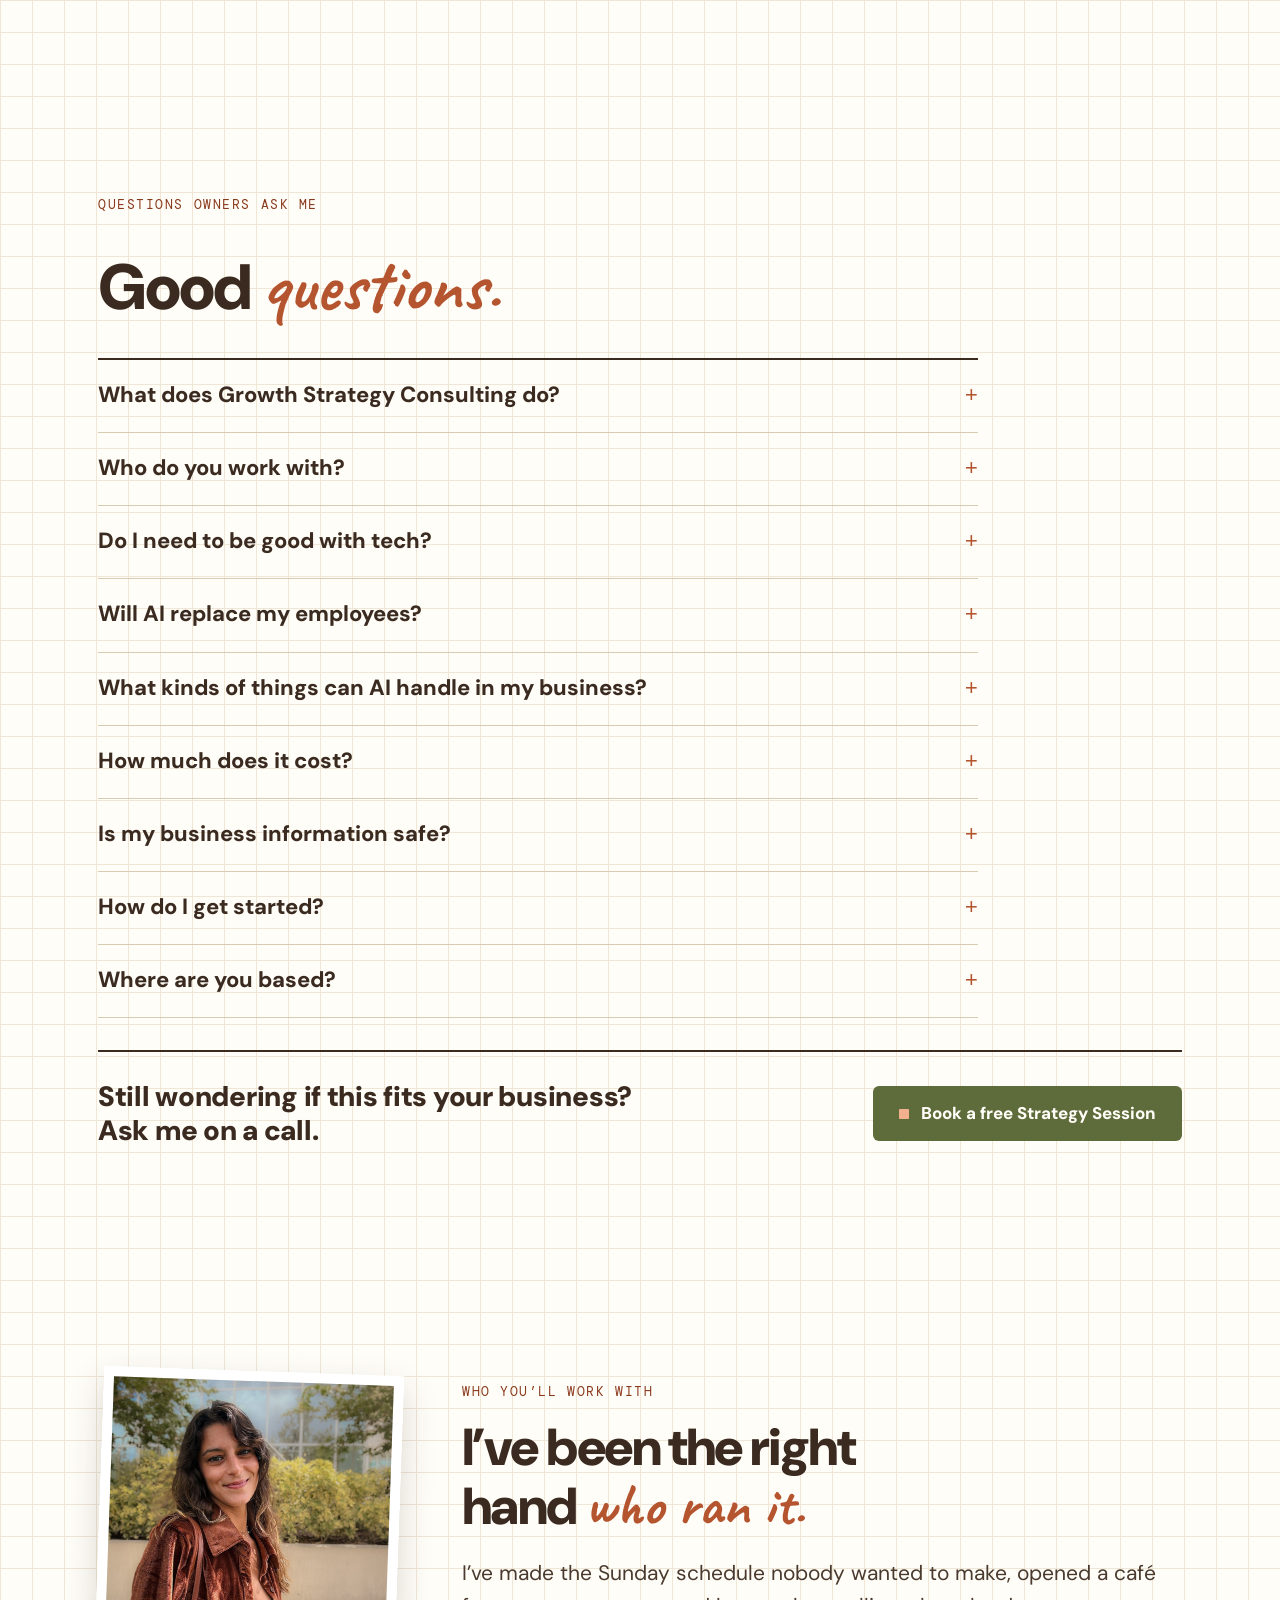
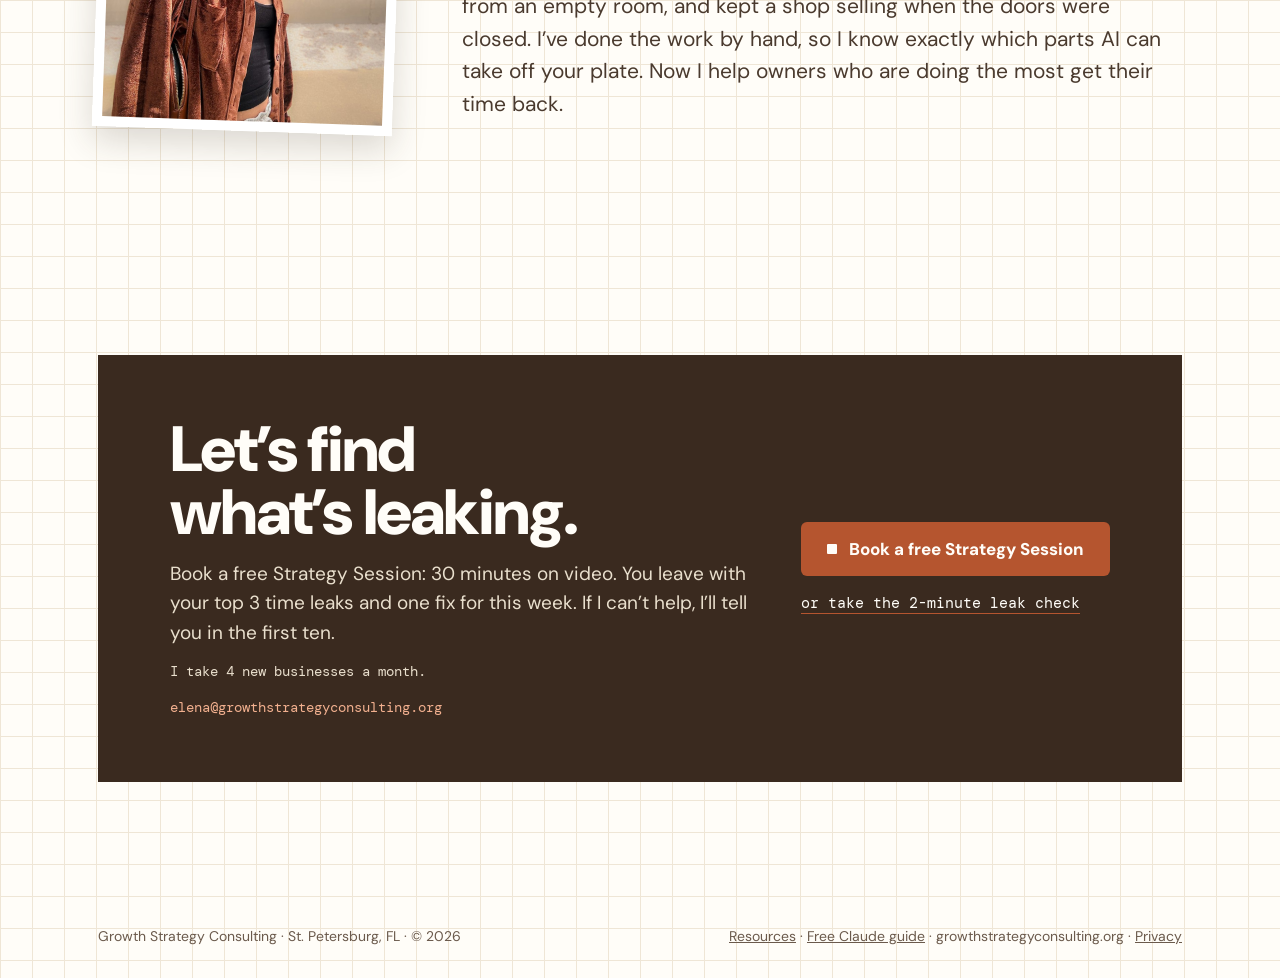
==== commit ebb440b0: "Add Resources page, Prompt Must-Haves, Claude skills blog post and free skill; homepage FAQ - resour" ====
--- a/index.html
+++ b/index.html
@@ -202,7 +202,161 @@
 .dock{position:fixed;left:0;right:0;bottom:0;z-index:20;padding:12px 16px calc(12px + env(safe-area-inset-bottom,0px));background:rgba(255,253,248,.97);border-top:1px solid var(--sand);display:none}
 .dock .cta{width:100%}
 @media (max-width:760px){.dock{display:block}footer{padding-bottom:120px}}
+/* faq */
+.faq{display:flex;flex-direction:column;border-top:2px solid var(--ink);max-width:880px}
+.faq details{border-bottom:1px solid var(--sand)}
+.faq summary{cursor:pointer;font-weight:800;font-size:clamp(19px,1.9vw,22px);padding:18px 0;list-style:none;display:flex;justify-content:space-between;align-items:baseline;gap:16px}
+.faq summary::-webkit-details-marker{display:none}
+.faq summary::after{content:"+";font-family:var(--mono);font-weight:500;color:var(--terra);font-size:22px}
+.faq details[open] summary::after{content:"–"}
+.faq summary:focus-visible{outline:3px solid var(--terra);outline-offset:3px}
+.faq details p{padding:0 0 18px;color:var(--ink2);max-width:66ch}
 </style>
+<script type="application/ld+json">
+{
+ "@context": "https://schema.org",
+ "@graph": [
+  {
+   "@type": "ProfessionalService",
+   "@id": "https://growthstrategyconsulting.org/#business",
+   "name": "Growth Strategy Consulting",
+   "url": "https://growthstrategyconsulting.org/",
+   "image": "https://growthstrategyconsulting.org/assets/elena-gsc.jpg",
+   "description": "AI and growth strategy for small business owners. Elena Corrao sets up AI tools and simple systems that cut the busywork, so owners get their time back.",
+   "email": "elena@growthstrategyconsulting.org",
+   "address": {
+    "@type": "PostalAddress",
+    "addressLocality": "St. Petersburg",
+    "addressRegion": "FL",
+    "addressCountry": "US"
+   },
+   "areaServed": [
+    {
+     "@type": "City",
+     "name": "St. Petersburg, FL"
+    },
+    {
+     "@type": "Country",
+     "name": "United States"
+    }
+   ],
+   "founder": {
+    "@type": "Person",
+    "name": "Elena Corrao",
+    "jobTitle": "Growth Strategist"
+   },
+   "knowsAbout": [
+    "AI for small business",
+    "Claude",
+    "small business systems",
+    "answer engine optimization",
+    "customer experience"
+   ],
+   "makesOffer": [
+    {
+     "@type": "Offer",
+     "name": "Free Strategy Session",
+     "price": "0",
+     "priceCurrency": "USD",
+     "url": "https://calendly.com/corraoconsulting/30min"
+    },
+    {
+     "@type": "Offer",
+     "name": "Power Hour",
+     "price": "197",
+     "priceCurrency": "USD"
+    },
+    {
+     "@type": "Offer",
+     "name": "Growth Audit",
+     "priceSpecification": {
+      "@type": "PriceSpecification",
+      "minPrice": "997",
+      "priceCurrency": "USD"
+     }
+    }
+   ]
+  },
+  {
+   "@type": "FAQPage",
+   "mainEntity": [
+    {
+     "@type": "Question",
+     "name": "What does Growth Strategy Consulting do?",
+     "acceptedAnswer": {
+      "@type": "Answer",
+      "text": "I’m Elena Corrao, and I help small business owners set up simple systems, many of them powered by AI, that cut the busywork. That covers email, follow-ups, scheduling, tip splits and timesheets, and content, so you get your time back and can focus on the work that makes money."
+     }
+    },
+    {
+     "@type": "Question",
+     "name": "Who do you work with?",
+     "acceptedAnswer": {
+      "@type": "Answer",
+      "text": "Small businesses in St. Petersburg, FL and beyond, especially service and appointment-based businesses like salons, nail artists, trainers and shops."
+     }
+    },
+    {
+     "@type": "Question",
+     "name": "Do I need to be good with tech?",
+     "acceptedAnswer": {
+      "@type": "Answer",
+      "text": "Not at all. I set it up, walk you through it in plain English and make sure you’re comfortable running it."
+     }
+    },
+    {
+     "@type": "Question",
+     "name": "Will AI replace my employees?",
+     "acceptedAnswer": {
+      "@type": "Answer",
+      "text": "No. AI takes over the repetitive tasks so your people can spend their time on customers and the work only they can do."
+     }
+    },
+    {
+     "@type": "Question",
+     "name": "What kinds of things can AI handle in my business?",
+     "acceptedAnswer": {
+      "@type": "Answer",
+      "text": "Sorting and answering email, sending booking links, following up with leads, organizing your calendar, splitting tips and checking timesheets, planning social posts, and more."
+     }
+    },
+    {
+     "@type": "Question",
+     "name": "How much does it cost?",
+     "acceptedAnswer": {
+      "@type": "Answer",
+      "text": "The Strategy Session is free. A Power Hour is $197 for 60 minutes of one-on-one help with whatever you’re stuck on. The Growth Audit starts at $997 and includes two half-days working through your business together, plus two follow-up check-ins."
+     }
+    },
+    {
+     "@type": "Question",
+     "name": "Is my business information safe?",
+     "acceptedAnswer": {
+      "@type": "Answer",
+      "text": "Yes. I only connect the tools you approve, I set things up inside your own accounts, and you can disconnect anything at any time."
+     }
+    },
+    {
+     "@type": "Question",
+     "name": "How do I get started?",
+     "acceptedAnswer": {
+      "@type": "Answer",
+      "text": "Book a Free Strategy Session. It’s 30 minutes on video, and you’ll leave with your top 3 time leaks and one AI fix you can start this week."
+     }
+    },
+    {
+     "@type": "Question",
+     "name": "Where are you based?",
+     "acceptedAnswer": {
+      "@type": "Answer",
+      "text": "St. Petersburg, Florida. I work with clients locally and online."
+     }
+    }
+   ]
+  }
+ ]
+}
+</script>
 </head>
 <body>
 
@@ -212,6 +366,7 @@
     <nav class="nav" aria-label="Main">
       <a class="txt" href="#how">How it works</a>
       <a class="txt" href="#work">Ways to work</a>
+      <a class="txt" href="resources.html">Resources</a>
       <a class="cta sm" href="https://calendly.com/corraoconsulting/30min" target="_blank" rel="noopener"><i aria-hidden="true"></i>Free Strategy Session</a>
     </nav>
   </div>
@@ -359,6 +514,23 @@
     </div>
   </section>
 
+  <section class="wrap sec" id="faq" aria-labelledby="faq-h">
+    <div class="eyebrow">Questions owners ask me</div>
+    <h2 id="faq-h">Good <span class="hand">questions.</span></h2>
+    <div class="faq">
+      <details><summary>What does Growth Strategy Consulting do?</summary><p>I’m Elena Corrao, and I help small business owners set up simple systems, many of them powered by AI, that cut the busywork. That covers email, follow-ups, scheduling, tip splits and timesheets, and content, so you get your time back and can focus on the work that makes money.</p></details>
+      <details><summary>Who do you work with?</summary><p>Small businesses in St. Petersburg, FL and beyond, especially service and appointment-based businesses like salons, nail artists, trainers and shops.</p></details>
+      <details><summary>Do I need to be good with tech?</summary><p>Not at all. I set it up, walk you through it in plain English and make sure you’re comfortable running it.</p></details>
+      <details><summary>Will AI replace my employees?</summary><p>No. AI takes over the repetitive tasks so your people can spend their time on customers and the work only they can do.</p></details>
+      <details><summary>What kinds of things can AI handle in my business?</summary><p>Sorting and answering email, sending booking links, following up with leads, organizing your calendar, splitting tips and checking timesheets, planning social posts, and more.</p></details>
+      <details><summary>How much does it cost?</summary><p>The Strategy Session is free. A Power Hour is $197 for 60 minutes of one-on-one help with whatever you’re stuck on. The Growth Audit starts at $997 and includes two half-days working through your business together, plus two follow-up check-ins.</p></details>
+      <details><summary>Is my business information safe?</summary><p>Yes. I only connect the tools you approve, I set things up inside your own accounts, and you can disconnect anything at any time.</p></details>
+      <details><summary>How do I get started?</summary><p>Book a Free Strategy Session. It’s 30 minutes on video, and you’ll leave with your top 3 time leaks and one AI fix you can start this week.</p></details>
+      <details><summary>Where are you based?</summary><p>St. Petersburg, Florida. I work with clients locally and online.</p></details>
+    </div>
+    <div class="bar"><strong>Still wondering if this fits your business? Ask me on a call.</strong><a class="cta" href="https://calendly.com/corraoconsulting/30min" target="_blank" rel="noopener"><i aria-hidden="true"></i>Book a free Strategy Session</a></div>
+  </section>
+
   <section class="wrap" aria-labelledby="about-h">
     <div class="about">
       <img src="assets/elena-gsc.jpg" width="900" height="1125" alt="Elena Corrao" loading="lazy">
@@ -389,7 +561,7 @@
 <footer>
   <div class="wrap">
     <span>Growth Strategy Consulting · St. Petersburg, FL · © 2026</span>
-    <span><a href="put-claude-to-work.html">Free Claude guide</a> · growthstrategyconsulting.org · <a href="privacy.html">Privacy</a></span>
+    <span><a href="resources.html">Resources</a> · <a href="put-claude-to-work.html">Free Claude guide</a> · growthstrategyconsulting.org · <a href="privacy.html">Privacy</a></span>
   </div>
 </footer>
 
@@ -414,8 +586,8 @@
       if(first) res.scrollIntoView({behavior:matchMedia('(prefers-reduced-motion: reduce)').matches?'auto':'smooth',block:'nearest'});
     });
   });
-  // Same HubSpot form the leak check uses
-  var HS_PORTAL='246490220', HS_FORM_ID='5488f7cf-a31d-420a-8162-1c1cdf594982';
+  // MailerLite "Leak check" form (same form the Profit Leak Scorecard uses). Account 2518337.
+  var ML_ACCOUNT='2518337', ML_FORM='202684726815753381';
   var CHECKLIST='ai-time-back-checklist.html';
   function cookie(n){var m=document.cookie.match('(^|;)\\s*'+n+'\\s*=\\s*([^;]+)');return m?m.pop():''}
   document.getElementById('qform').addEventListener('submit',function(e){
@@ -425,22 +597,25 @@
     hint.classList.remove('err');
     if(!email||!/^[^\s@]+@[^\s@]+\.[^\s@]+$/.test(email)){hint.textContent='Enter your email so I can send the checklist.';hint.classList.add('err');return}
     if(!ok){hint.textContent='Please tick the box so I’m allowed to email you.';hint.classList.add('err');return}
-    var fields=[{name:'firstname',value:name},{name:'email',value:email},
-      {name:'message',value:'AI QUIZ: most of the week goes to "'+(choice?TIPS[choice][2]:'not answered')+'". Requested the AI Time-Back Checklist.'}]
-      .filter(function(f){return f.value});
-    var ctx={pageUri:location.href,pageName:document.title}, h=cookie('hubspotutk'); if(h) ctx.hutk=h;
     btn.disabled=true; btn.lastChild.textContent='Sending…';
-    fetch('https://api.hsforms.com/submissions/v3/integration/submit/'+HS_PORTAL+'/'+HS_FORM_ID,{method:'POST',headers:{'Content-Type':'application/json'},body:JSON.stringify({fields:fields,context:ctx})})
-      .then(function(r){if(!r.ok)throw new Error(r.status)})
-      .then(function(){
-        var f=document.getElementById('qform');
-        f.innerHTML='<h3>Here you go'+(name?', '+name.replace(/[<>&"]/g,''):'')+'.</h3><p>Your checklist is ready. It opens on your answer, so you can start where your week goes.</p><a class="cta" href="'+CHECKLIST+(choice?'?start='+choice:'')+'" target="_blank" rel="noopener"><i aria-hidden="true"></i>Open my checklist</a><p class="hint">Want it set up for you? <a href="https://calendly.com/corraoconsulting/30min" target="_blank" rel="noopener">Book a free Strategy Session</a>.</p>';
-      })
-      .catch(function(){
-        btn.disabled=false; btn.lastChild.textContent='Send me my free checklist';
-        hint.innerHTML='That didn’t go through. <a href="'+CHECKLIST+'" target="_blank" rel="noopener">Open the checklist here</a>, or email elena@growthstrategyconsulting.org.';
-        hint.classList.add('err');
-      });
+    var finished=false;
+    function done(){
+      if(finished)return; finished=true;
+      var f=document.getElementById('qform');
+      f.innerHTML='<h3>Here you go'+(name?', '+name.replace(/[<>&"]/g,''):'')+'.</h3><p>Your checklist is ready. It opens on your answer, so you can start where your week goes.</p><a class="cta" href="'+CHECKLIST+(choice?'?start='+choice:'')+'" target="_blank" rel="noopener"><i aria-hidden="true"></i>Open my checklist</a><p class="hint">Want it set up for you? <a href="https://calendly.com/corraoconsulting/30min" target="_blank" rel="noopener">Book a free Strategy Session</a>.</p>';
+    }
+    var fd=new FormData();
+    fd.append('fields[email]',email);
+    if(name) fd.append('fields[name]',name);
+    // Custom fields in MailerLite: Leak source, Biggest leak
+    fd.append('fields[leak_source]','Homepage quiz');
+    fd.append('fields[biggest_leak]',choice?TIPS[choice][2]:'Not answered');
+    fd.append('ml-submit','1');
+    fd.append('anticsrf','true');
+    // MailerLite's reply can't be read from another site, so open the checklist either way, and never leave anyone stuck.
+    setTimeout(done,4000);
+    fetch('https://assets.mailerlite.com/jsonp/'+ML_ACCOUNT+'/forms/'+ML_FORM+'/subscribe',{method:'POST',body:fd})
+      .then(done,done);
   });
 })();
 </script>
